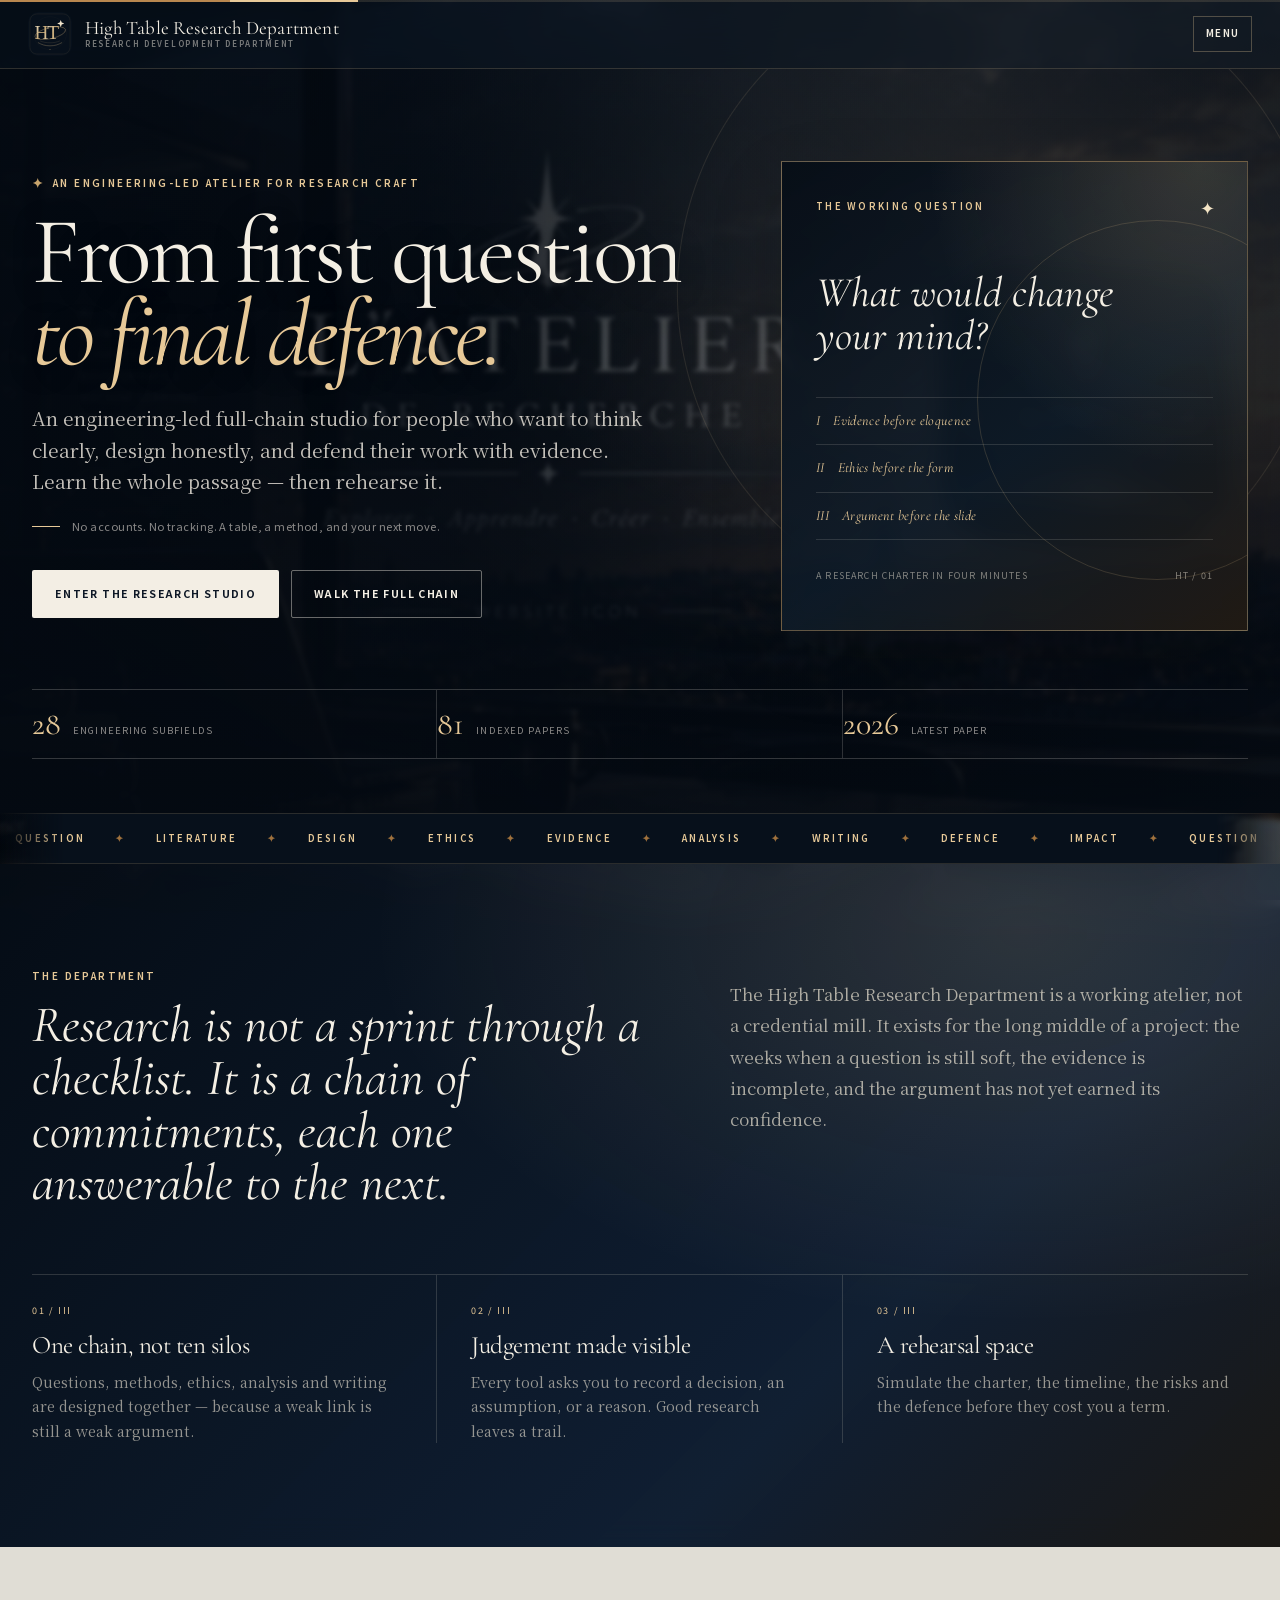
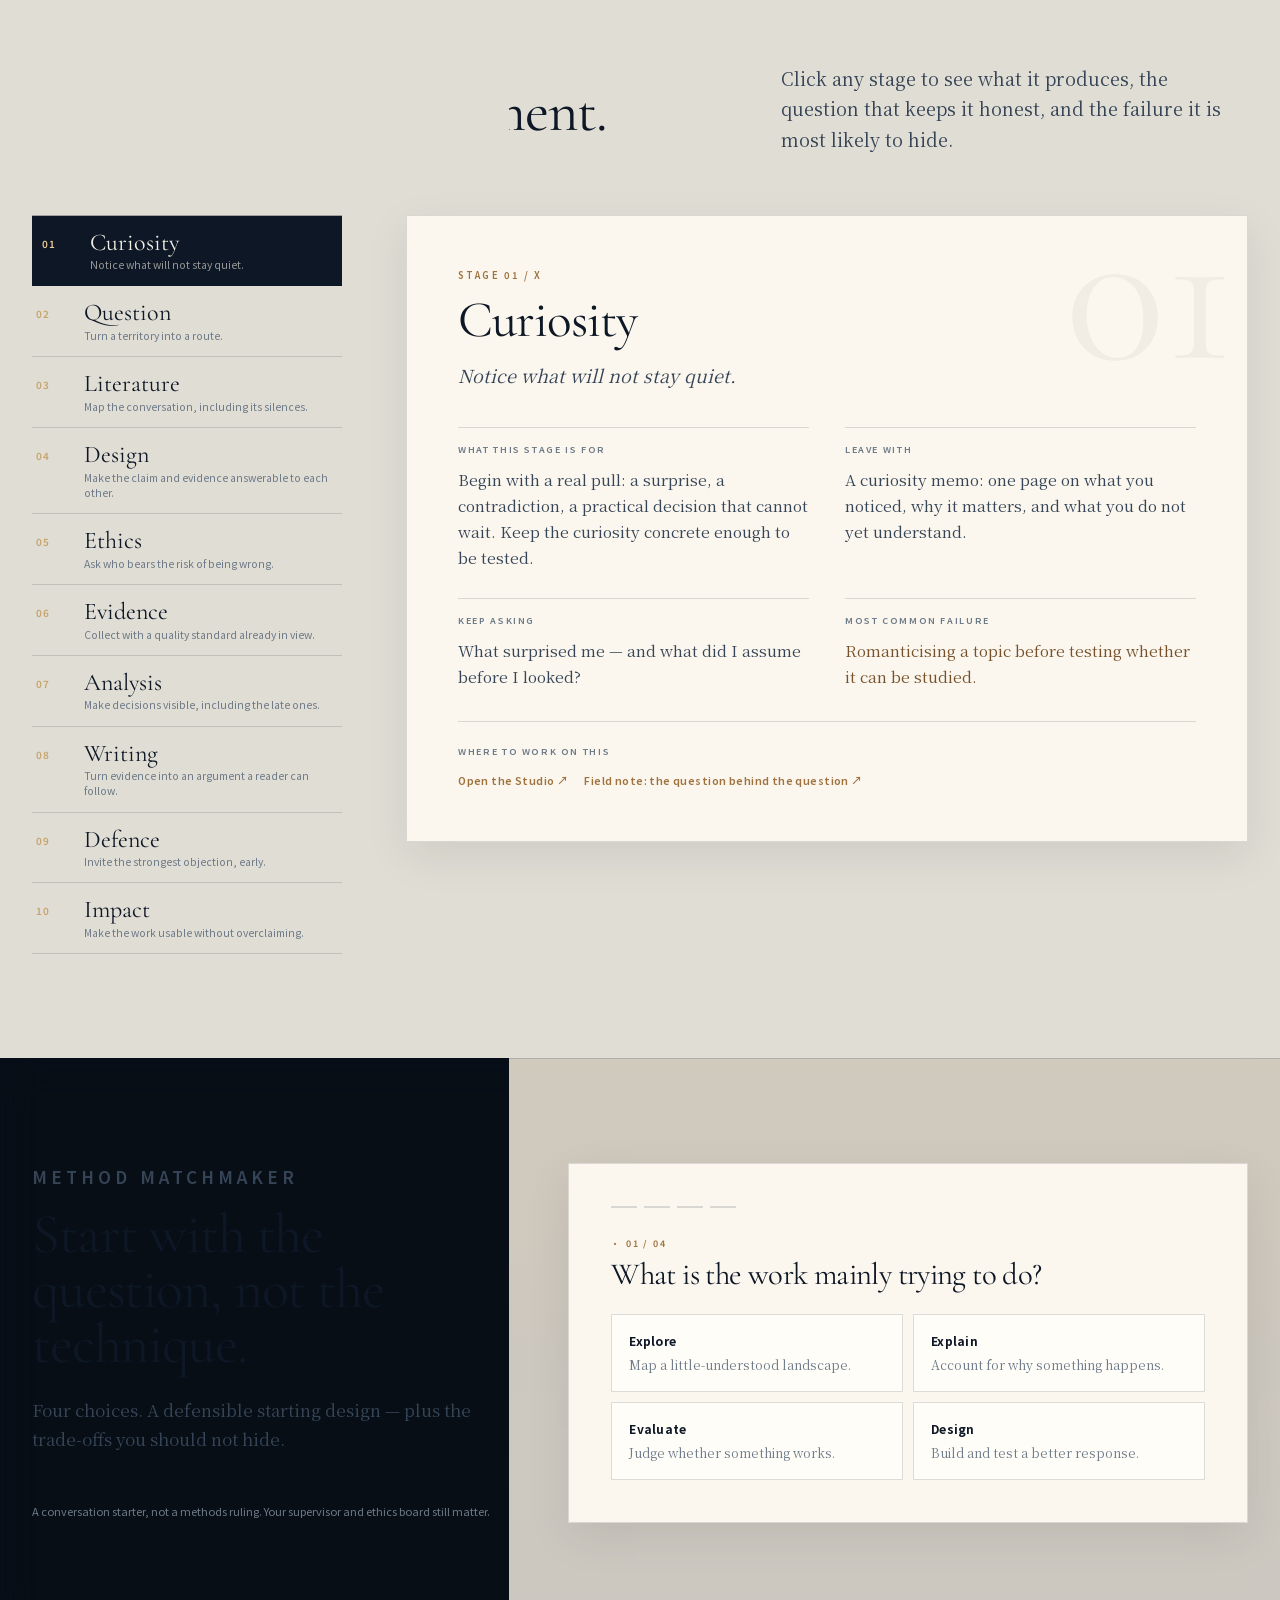
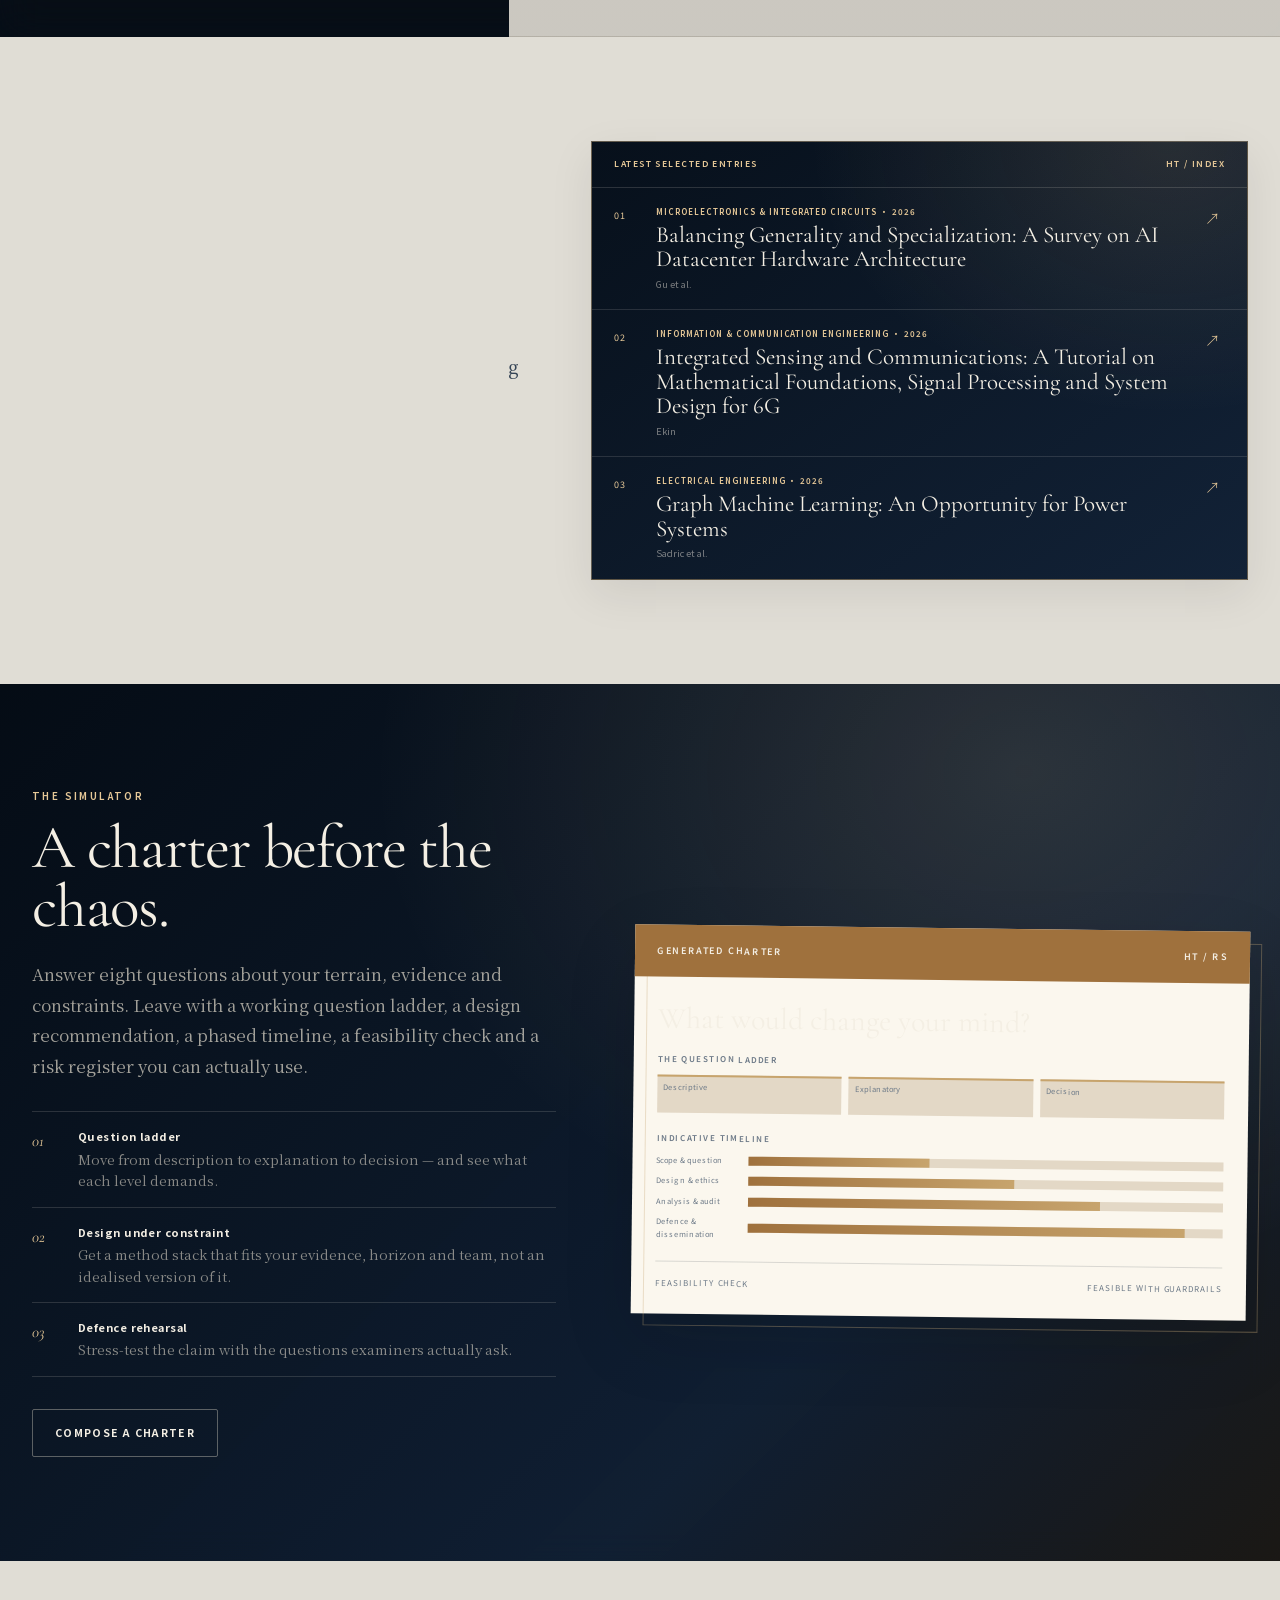
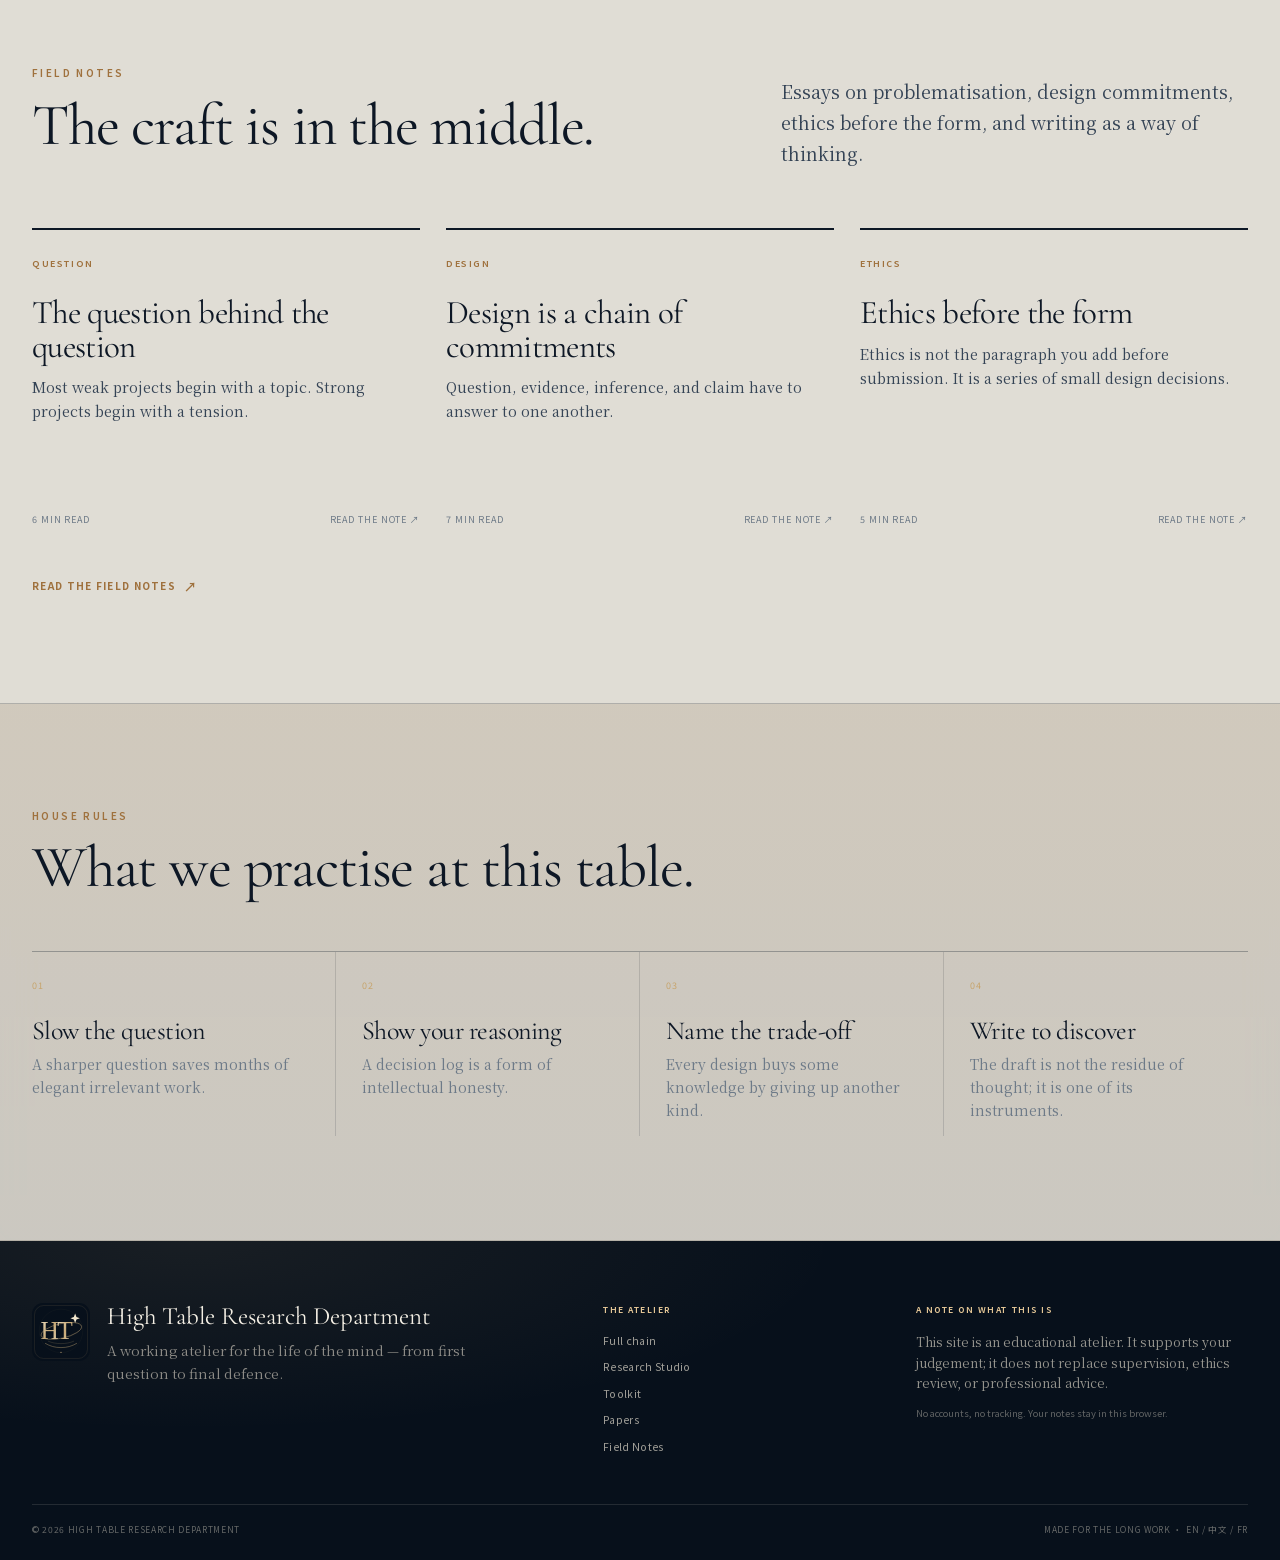
==== index.html @ cab70d9d "Add files via upload" ====
<!doctype html>
<html lang="en">
<head>
  <meta charset="utf-8">
  <meta name="viewport" content="width=device-width, initial-scale=1, viewport-fit=cover">
  <title>High Table Research Department — from first question to final defence</title>
  <meta name="description" content="An engineering-led research atelier with 28 subfields, 81 recent papers, an interactive studio and a working toolkit in English, Chinese and French.">
  <meta name="theme-color" content="#07101b">
  <meta property="og:title" content="High Table Research Department">
  <meta property="og:description" content="An engineering-led research atelier with 28 subfields, 81 recent papers, an interactive studio and a working toolkit.">
  <meta property="og:type" content="website">
  <meta property="og:image" content="assets/img/brand/og-cover.png">
  <meta name="twitter:card" content="summary_large_image">
  <link rel="manifest" href="manifest.webmanifest">
  <link rel="icon" type="image/png" sizes="32x32" href="assets/img/brand/favicon-32.png">
  <link rel="icon" type="image/png" sizes="16x16" href="assets/img/brand/favicon-16.png">
  <link rel="icon" type="image/png" sizes="64x64" href="assets/img/brand/favicon-64.png">
  <link rel="apple-touch-icon" href="assets/img/brand/apple-touch-icon.png">
  <meta name="application-name" content="High Table Research Department">
  <meta name="mobile-web-app-capable" content="yes">
  <meta name="apple-mobile-web-app-capable" content="yes">
  <meta name="apple-mobile-web-app-status-bar-style" content="black-translucent">
  <meta name="apple-mobile-web-app-title" content="High Table">
  <link rel="stylesheet" href="assets/css/style.css">
</head>
<body data-page="home">
  <a class="skip-link" href="#main" data-i18n="common.skip">Skip to content</a>

  <header class="masthead">
    <div class="masthead__inner">
      <a class="brand" href="index.html" aria-label="High Table Research Department" data-i18n-aria="common.brandName">
        <img class="brand__mark" src="assets/img/brand/logo-mark.svg" alt="" width="44" height="44">
        <span class="brand__text">
          <span class="brand__name" data-i18n="common.brandName">High Table Research Department</span>
          <span class="brand__latin" data-i18n="common.brandLatin">RESEARCH DEVELOPMENT DEPARTMENT</span>
        </span>
      </a>
      <button class="menu-toggle" type="button" aria-expanded="false" aria-controls="site-menu" data-i18n="common.menu">Menu</button>
      <div class="masthead__menu" id="site-menu">
        <nav class="nav" aria-label="Primary navigation" data-i18n-aria="common.navLabel">
          <a href="index.html" data-nav="home" data-i18n="common.navHome">The Department</a>
          <a href="index.html#chain" data-i18n="common.navChain">Full chain</a>
          <a href="studio.html" data-nav="studio" data-i18n="common.navStudio">Research Studio</a>
          <a href="toolkit.html" data-nav="toolkit" data-i18n="common.navToolkit">Toolkit</a>
          <a href="papers.html" data-nav="papers" data-i18n="common.navPapers">Papers</a>
          <a href="notes.html" data-nav="notes" data-i18n="common.navNotes">Field Notes</a>
        </nav>
        <div class="lang" role="group" aria-label="Language" data-i18n-aria="common.language">
          <button type="button" data-lang="en" aria-pressed="true">EN</button>
          <button type="button" data-lang="zh" aria-pressed="false">中文</button>
          <button type="button" data-lang="fr" aria-pressed="false">FR</button>
        </div>
      </div>
    </div>
  </header>

  <main id="main">
    <section class="hero">
      <div class="wrap">
        <div class="hero__grid">
          <div class="hero__copy">
            <p class="eyebrow" data-i18n="home.eyebrow">An independent atelier for research craft</p>
            <h1 class="hero__title" data-i18n-html="home.title">From first question<br><em>to final defence.</em></h1>
            <p class="hero__lead" data-i18n="home.lead">A full-chain studio for people who want to think clearly, design honestly, and defend their work with evidence. Learn the whole passage — then rehearse it.</p>
            <p class="hero__note" data-i18n="home.note">No accounts. No tracking. A table, a method, and your next move.</p>
            <div class="hero__actions">
              <a class="btn btn--primary" href="studio.html" data-i18n="common.ctaStudio">Enter the Research Studio</a>
              <a class="btn btn--outline" href="#chain" data-i18n="common.ctaChain">Walk the full chain</a>
            </div>
          </div>

          <aside class="hero__folio" data-i18n-aria="common.studioPrompt">
            <p class="folio__label" data-i18n="home.heroCard.label">The working question</p>
            <p class="folio__question" data-i18n="home.heroCard.question">What would change your mind?</p>
            <ul class="folio__meta">
              <li><span>I</span><span data-i18n="home.heroCard.meta.0">Evidence before eloquence</span></li>
              <li><span>II</span><span data-i18n="home.heroCard.meta.1">Ethics before the form</span></li>
              <li><span>III</span><span data-i18n="home.heroCard.meta.2">Argument before the slide</span></li>
            </ul>
            <div class="folio__footer">
              <span data-i18n="home.heroCard.footer">A research charter in four minutes</span>
              <span>HT / 01</span>
            </div>
          </aside>
        </div>

        <div class="hero__stats">
          <div class="hero__stat"><strong data-stat="fields">28</strong><span data-i18n="home.stats.0.label">engineering subfields</span></div>
          <div class="hero__stat"><strong data-stat="papers">81</strong><span data-i18n="home.stats.1.label">indexed papers</span></div>
          <div class="hero__stat"><strong data-stat="latest">2026</strong><span data-i18n="home.stats.2.label">latest paper</span></div>
        </div>
      </div>
    </section>

    <div class="marquee" aria-hidden="true">
      <div class="marquee__track" id="marquee-track"></div>
    </div>

    <section class="section section--dark">
      <div class="wrap">
        <div class="manifesto">
          <div>
            <p class="kicker" data-i18n="home.manifesto.kicker">The department</p>
            <p class="manifesto__quote" data-i18n="home.manifesto.quote">Research is not a sprint through a checklist. It is a chain of commitments, each one answerable to the next.</p>
          </div>
          <p class="manifesto__body" data-i18n="home.manifesto.body">The High Table Research Department is a working atelier, not a credential mill. It exists for the long middle of a project: the weeks when a question is still soft, the evidence is incomplete, and the argument has not yet earned its confidence.</p>
        </div>
        <div class="pillars" id="pillars"></div>
      </div>
    </section>

    <section class="section" id="chain">
      <div class="wrap">
        <div class="section-head section-head--split">
          <div>
            <p class="kicker" data-i18n="home.chain.kicker">The full chain</p>
            <h2 data-i18n="home.chain.title">Ten stages. One argument.</h2>
          </div>
          <p class="section-head__lead" data-i18n="home.chain.lead">Click any stage to see what it produces, the question that keeps it honest, and the failure it is most likely to hide.</p>
        </div>
        <div class="chain">
          <div class="chain__list" id="chain-list" role="tablist" data-i18n-aria="common.researchStages"></div>
          <div class="chain__detail" id="chain-detail" role="tabpanel" tabindex="0" aria-live="polite"></div>
        </div>
      </div>
    </section>

    <section class="section section--paper-deep" id="match">
      <div class="wrap">
        <div class="match">
          <div class="match__intro">
            <p class="kicker" data-i18n="home.match.kicker">Method matchmaker</p>
            <h2 data-i18n="home.match.title">Start with the question, not the technique.</h2>
            <p data-i18n="home.match.lead">Four choices. A defensible starting design — plus the trade-offs you should not hide.</p>
            <p class="match__disclaimer" data-i18n="home.match.disclaimer">A conversation starter, not a methods ruling. Your supervisor and ethics board still matter.</p>
          </div>
          <div class="match__card" id="match-card" aria-live="polite"></div>
        </div>
      </div>
    </section>

    <section class="section" id="paper-index">
      <div class="wrap">
        <div class="papers-teaser">
          <div>
            <p class="kicker" data-i18n="home.papersTeaser.kicker">The Paper Index</p>
            <h2 data-i18n="home.papersTeaser.title">A working shelf of engineering ideas.</h2>
            <p class="section-head__lead" data-i18n="home.papersTeaser.lead">Load-bearing papers, indexed by engineering field. Read the source, add it to your matrix, and follow the argument into your own work.</p>
            <div class="notes-teaser__footer">
              <a class="btn btn--primary" href="papers.html" data-i18n="home.papersTeaser.cta">Browse the paper index</a>
            </div>
          </div>
          <div class="papers-teaser__panel">
            <div class="papers-teaser__head">
              <span data-i18n="papers.home.selected">Selected entries</span>
              <span>HT / INDEX</span>
            </div>
            <div class="papers-teaser__list" id="papers-teaser-list"></div>
          </div>
        </div>
      </div>
    </section>

    <section class="section section--dark">
      <div class="wrap">
        <div class="studio-teaser">
          <div>
            <p class="kicker" data-i18n="home.studioTeaser.kicker">The simulator</p>
            <h2 data-i18n="home.studioTeaser.title">A charter before the chaos.</h2>
            <p class="studio-teaser__lead" data-i18n="home.studioTeaser.lead">Answer six questions about your terrain, evidence and constraints. Leave with a working question ladder, a design recommendation, a phased timeline, a feasibility check and a risk register you can actually use.</p>
            <div class="feature-list" id="feature-list"></div>
            <a class="btn btn--light" href="studio.html" data-i18n="home.studioTeaser.cta">Compose a charter</a>
          </div>
          <div class="mock" aria-hidden="true">
            <div class="mock__head">
              <span data-i18n="studio.charter.kicker">Generated charter</span>
              <span>HT / RS</span>
            </div>
            <div class="mock__body">
              <p class="mock__title" data-i18n="home.heroCard.question">What would change your mind?</p>
              <p class="mock__label" data-i18n="studio.charter.questionLadder">The question ladder</p>
              <div class="mock__ladder">
                <span data-i18n="studio.charter.descriptive">Descriptive</span>
                <span data-i18n="studio.charter.explanatory">Explanatory</span>
                <span data-i18n="studio.charter.decision">Decision</span>
              </div>
              <p class="mock__label" data-i18n="studio.charter.timeline">Indicative timeline</p>
              <div class="mock__bar"><span data-i18n="studio.phases.0.name">Scope &amp; question</span><span class="mock__track"><i style="width:38%"></i></span></div>
              <div class="mock__bar"><span data-i18n="studio.phases.2.name">Design &amp; ethics</span><span class="mock__track"><i style="width:56%"></i></span></div>
              <div class="mock__bar"><span data-i18n="studio.phases.4.name">Analysis &amp; audit</span><span class="mock__track"><i style="width:74%"></i></span></div>
              <div class="mock__bar"><span data-i18n="studio.phases.6.name">Defence &amp; dissemination</span><span class="mock__track"><i style="width:92%"></i></span></div>
              <div class="mock__foot">
                <span data-i18n="studio.charter.feasibility">Feasibility check</span>
                <span data-i18n="studio.charter.feasibilityLabels.feasible">Feasible with guardrails</span>
              </div>
            </div>
          </div>
        </div>
      </div>
    </section>

    <section class="section">
      <div class="wrap">
        <div class="section-head section-head--split">
          <div>
            <p class="kicker" data-i18n="home.notesTeaser.kicker">Field Notes</p>
            <h2 data-i18n="home.notesTeaser.title">The craft is in the middle.</h2>
          </div>
          <p class="section-head__lead" data-i18n="home.notesTeaser.lead">Essays on problematisation, design commitments, ethics before the form, and writing as a way of thinking.</p>
        </div>
        <div class="notes-grid" id="notes-preview"></div>
        <div class="notes-teaser__footer">
          <a class="text-link" href="notes.html" data-i18n="home.notesTeaser.cta">Read the field notes</a>
        </div>
      </div>
    </section>

    <section class="section section--paper-deep">
      <div class="wrap">
        <div class="section-head">
          <p class="kicker" data-i18n="home.principles.kicker">House rules</p>
          <h2 data-i18n="home.principles.title">What we practise at this table.</h2>
        </div>
        <div class="principles" id="principles"></div>
      </div>
    </section>
  </main>

  <footer class="site-footer">
    <div class="wrap">
      <div class="footer__main">
        <div class="footer__brand">
          <img class="footer__mark" src="assets/img/brand/logo-mark.svg" alt="" width="58" height="58">
          <div>
            <span class="footer__name" data-i18n="common.brandName">High Table Research Department</span>
            <p class="footer__tagline" data-i18n="common.footerTagline">A working atelier for the life of the mind — from first question to final defence.</p>
          </div>
        </div>
        <div>
          <p class="footer__heading" data-i18n="common.footerExplore">The atelier</p>
          <nav class="footer__nav" data-i18n-aria="common.footerNavLabel">
            <a href="index.html#chain" data-i18n="common.navChain">Full chain</a>
            <a href="studio.html" data-i18n="common.navStudio">Research Studio</a>
            <a href="toolkit.html" data-i18n="common.navToolkit">Toolkit</a>
            <a href="papers.html" data-i18n="common.navPapers">Papers</a>
            <a href="notes.html" data-i18n="common.navNotes">Field Notes</a>
          </nav>
        </div>
        <div>
          <p class="footer__heading" data-i18n="common.footerStatementTitle">A note on what this is</p>
          <p class="footer__statement" data-i18n="common.footerStatement">This site is an educational atelier. It supports your judgement; it does not replace supervision, ethics review, or professional advice.</p>
          <p class="footer__note" data-i18n="common.footerNote">No accounts, no tracking. Your notes stay in this browser.</p>
        </div>
      </div>
      <div class="footer__bottom">
        <span data-i18n="common.footerRights">© 2026 High Table Research Department</span>
        <span data-i18n="common.footerMade">Made for the long work · EN / 中文 / FR</span>
      </div>
    </div>
  </footer>

  <script src="assets/js/i18n-en.js"></script>
  <script src="assets/js/i18n-zh.js"></script>
  <script src="assets/js/i18n-fr.js"></script>
  <script src="assets/js/field-data.js"></script>
  <script src="assets/js/paper-data.js"></script>
  <script src="assets/js/site.js"></script>
  <script src="assets/js/home.js"></script>
</body>
</html>
---- assets/css/style.css ----
/* ==========================================================================
   High Table Research Department
   A trilingual, no-build research atelier.
   ========================================================================== */

@font-face {
  font-family: "Cormorant Garamond";
  src: url("../fonts/cormorant-garamond-latin-400-normal.woff2") format("woff2");
  font-style: normal;
  font-weight: 400;
  font-display: swap;
}

@font-face {
  font-family: "Cormorant Garamond";
  src: url("../fonts/cormorant-garamond-latin-400-italic.woff2") format("woff2");
  font-style: italic;
  font-weight: 400;
  font-display: swap;
}

@font-face {
  font-family: "Cormorant Garamond";
  src: url("../fonts/cormorant-garamond-latin-600-normal.woff2") format("woff2");
  font-style: normal;
  font-weight: 600;
  font-display: swap;
}

@font-face {
  font-family: "Cormorant Garamond";
  src: url("../fonts/cormorant-garamond-latin-700-normal.woff2") format("woff2");
  font-style: normal;
  font-weight: 700;
  font-display: swap;
}

@font-face {
  font-family: "Noto Serif SC";
  src: url("../fonts/noto-serif-sc-subset.woff2") format("woff2");
  font-style: normal;
  font-weight: 200 900;
  font-display: swap;
}

@font-face {
  font-family: "Noto Sans SC";
  src: url("../fonts/noto-sans-sc-subset.woff2") format("woff2");
  font-style: normal;
  font-weight: 200 900;
  font-display: swap;
}

:root {
  --paper: #f3eee4;
  --paper-deep: #e3d8c6;
  --paper-raised: #fbf7ee;
  --paper-bright: #fffdf8;
  --ink: #0d1725;
  --ink-soft: #354456;
  --muted: #6d7a88;
  --line: rgba(13, 23, 37, 0.14);
  --line-strong: rgba(13, 23, 37, 0.3);
  --seal: #9f713d;
  --seal-deep: #76512a;
  --seal-soft: rgba(159, 113, 61, 0.11);
  --gold: #c7a46d;
  --gold-light: #e7c998;
  --gold-pale: #f4e4c5;
  --module: #1a2d43;
  --module-deep: #07101b;
  --module-mid: #122237;
  --module-soft: rgba(26, 45, 67, 0.1);
  --cream: #f4efe4;
  --night: #060e18;
  --dusk: #b8874f;
  --starlight: #f1ddb9;
  --display: "Cormorant Garamond", "Noto Serif SC", "Songti SC", "STSong", serif;
  --serif: "Iowan Old Style", "Palatino Linotype", "Book Antiqua", "Noto Serif SC", "Songti SC", serif;
  --sans: "Helvetica Neue", "Noto Sans SC", "PingFang SC", "Microsoft YaHei", Arial, sans-serif;
  --max: 1240px;
  --wide: 1380px;
  --reading: 760px;
  --ease: cubic-bezier(0.22, 0.61, 0.36, 1);
  --shadow: 0 26px 70px rgba(16, 14, 10, 0.13);
  --shadow-soft: 0 14px 42px rgba(16, 14, 10, 0.08);
}

*,
*::before,
*::after {
  box-sizing: border-box;
}

[hidden] {
  display: none !important;
}

html {
  scroll-behavior: smooth;
  -webkit-text-size-adjust: 100%;
  background: var(--night);
}

body {
  position: relative;
  width: 100%;
  min-height: 100vh;
  margin: 0;
  padding-left: env(safe-area-inset-left, 0px);
  padding-right: env(safe-area-inset-right, 0px);
  background: transparent;
  color: var(--ink);
  font-family: var(--serif);
  font-size: 17.5px;
  line-height: 1.75;
  font-weight: 400;
  -webkit-font-smoothing: antialiased;
  text-rendering: optimizeLegibility;
  overflow-x: clip;
}

body::before {
  content: "";
  position: fixed;
  inset: 0;
  z-index: 0;
  pointer-events: none;
  background: url("../img/brand/module-hero.jpg") 68% 64% / cover no-repeat;
  filter: blur(2px) brightness(0.58) saturate(0.9);
  opacity: 0.92;
  transform: scale(1.015);
}

body[data-page="home"]::before {
  background-image: url("../img/brand/home-hero.jpg");
  background-position: 58% 52%;
  filter: blur(2.1px) brightness(0.64) saturate(0.94);
}

body::after {
  content: "";
  position: fixed;
  inset: 0;
  z-index: 0;
  pointer-events: none;
  background:
    radial-gradient(ellipse at 76% 12%, rgba(231, 201, 152, 0.16), transparent 42%),
    linear-gradient(90deg, rgba(5, 12, 21, 0.34), rgba(5, 12, 21, 0.08) 48%, rgba(5, 12, 21, 0.38)),
    linear-gradient(180deg, rgba(5, 12, 21, 0.3), rgba(5, 12, 21, 0.06) 38%, rgba(5, 12, 21, 0.44));
}

body.dialog-open {
  overflow: hidden;
}

main,
.masthead,
.site-footer {
  position: relative;
  z-index: 1;
}

::selection {
  background: var(--seal);
  color: var(--paper);
}

img,
svg {
  max-width: 100%;
}

a {
  color: inherit;
  text-decoration-thickness: 1px;
  text-underline-offset: 0.18em;
  transition: color 180ms var(--ease), opacity 180ms var(--ease);
}

a:hover {
  color: var(--seal);
}

button,
input,
select,
textarea {
  font: inherit;
  color: inherit;
}

button {
  cursor: pointer;
}

button:focus-visible,
a:focus-visible,
input:focus-visible,
select:focus-visible,
textarea:focus-visible,
summary:focus-visible {
  outline: 2px solid var(--seal);
  outline-offset: 3px;
}

h1,
h2,
h3,
h4,
p {
  margin-top: 0;
}

h1,
h2,
h3 {
  font-family: var(--display);
  font-weight: 400;
  letter-spacing: -0.02em;
}

.wrap {
  width: min(var(--max), calc(100% - 64px));
  margin-inline: auto;
}

.wrap--wide {
  width: min(var(--wide), calc(100% - 64px));
}

.sr-only {
  position: absolute !important;
  width: 1px;
  height: 1px;
  padding: 0;
  margin: -1px;
  overflow: hidden;
  clip: rect(0, 0, 0, 0);
  white-space: nowrap;
  border: 0;
}

.skip-link {
  position: fixed;
  top: 12px;
  left: 12px;
  z-index: 500;
  padding: 10px 16px;
  background: var(--ink);
  color: var(--paper);
  font-family: var(--sans);
  font-size: 12px;
  transform: translateY(-180%);
  transition: transform 160ms var(--ease);
}

.skip-link:focus {
  transform: translateY(0);
  color: var(--paper);
}

.eyebrow {
  display: flex;
  align-items: center;
  gap: 10px;
  margin-bottom: 18px;
  color: var(--seal);
  font-family: var(--sans);
  font-size: 10px;
  font-weight: 600;
  letter-spacing: 0.24em;
  line-height: 1.5;
  text-transform: uppercase;
}

.eyebrow::before {
  content: "✦";
  color: var(--gold);
  font-size: 13px;
  letter-spacing: 0;
}

.eyebrow--light {
  color: var(--gold-light);
}

.kicker {
  margin-bottom: 14px;
  color: var(--seal);
  font-family: var(--sans);
  font-size: 10px;
  font-weight: 600;
  letter-spacing: 0.24em;
  text-transform: uppercase;
}

.kicker--light {
  color: var(--gold-light);
}

.section {
  padding: 104px 0;
  scroll-margin-top: 80px;
  background: rgba(247, 242, 232, 0.91);
  backdrop-filter: blur(18px) saturate(0.88);
  -webkit-backdrop-filter: blur(18px) saturate(0.88);
}

.section--tight {
  padding: 74px 0;
}

.section--paper-deep {
  background:
    linear-gradient(180deg, rgba(231, 222, 207, 0.9), rgba(243, 238, 228, 0.83));
  border-top: 1px solid var(--line);
  border-bottom: 1px solid var(--line);
  backdrop-filter: blur(20px) saturate(0.82);
  -webkit-backdrop-filter: blur(20px) saturate(0.82);
}

.section--dark {
  position: relative;
  background:
    radial-gradient(ellipse at 80% 10%, rgba(231, 201, 152, 0.14), transparent 45%),
    linear-gradient(135deg, rgba(5, 12, 21, 0.9), rgba(18, 34, 55, 0.86) 68%, rgba(30, 26, 21, 0.88));
  color: var(--cream);
  overflow: hidden;
  backdrop-filter: blur(16px) saturate(0.9);
  -webkit-backdrop-filter: blur(16px) saturate(0.9);
}

.section--dark::before {
  content: none;
}

.section--dark > .wrap,
.section--dark > .wrap--wide {
  position: relative;
  z-index: 1;
}

.section--dark .kicker {
  color: var(--gold-light);
}

.section--dark .section-head__lead {
  color: rgba(242, 234, 217, 0.68);
}

.section-head {
  max-width: 830px;
  margin-bottom: 54px;
}

.section-head h2 {
  margin-bottom: 20px;
  font-size: clamp(2.8rem, 4.6vw, 4.7rem);
  line-height: 0.98;
}

.section-head__lead {
  max-width: 680px;
  margin-bottom: 0;
  color: var(--ink-soft);
  font-size: 18px;
  line-height: 1.7;
}

.section-head--split {
  display: grid;
  grid-template-columns: minmax(0, 1.2fr) minmax(260px, 0.8fr);
  gap: 48px;
  align-items: end;
  max-width: none;
}

.section-head--split .section-head__lead {
  padding-bottom: 6px;
}

/* ---------- Header ---------- */

.masthead {
  position: sticky;
  top: 0;
  z-index: 120;
  background: rgba(7, 16, 27, 0.76);
  border-bottom: 1px solid rgba(231, 201, 152, 0.18);
  color: var(--cream);
  backdrop-filter: blur(20px) saturate(1.08);
  -webkit-backdrop-filter: blur(20px) saturate(1.08);
  transition: box-shadow 220ms var(--ease), background 220ms var(--ease);
}

.masthead.is-scrolled {
  background: rgba(6, 14, 24, 0.9);
  box-shadow: 0 14px 36px rgba(0, 0, 0, 0.28);
}

.masthead::before {
  content: "";
  position: absolute;
  top: 0;
  left: 0;
  right: 0;
  height: 2px;
  background: linear-gradient(90deg, var(--dusk) 0 18%, var(--gold-light) 18% 28%, rgba(231, 201, 152, 0.14) 28% 100%);
}

.masthead .brand,
.masthead .brand:hover {
  color: var(--cream);
}

.masthead__inner {
  display: flex;
  align-items: center;
  gap: 34px;
  width: min(var(--wide), calc(100% - 56px));
  min-height: 78px;
  margin-inline: auto;
}

.masthead__menu {
  display: flex;
  align-items: center;
  gap: 34px;
  flex: 1;
}

.brand {
  display: flex;
  align-items: center;
  gap: 13px;
  flex: 0 0 auto;
  text-decoration: none;
}

.brand:hover {
  color: var(--ink);
}

.brand__mark {
  width: 44px;
  height: 44px;
  flex: 0 0 auto;
  border-radius: 10px;
}

.brand__text {
  display: flex;
  flex-direction: column;
  gap: 1px;
}

.brand__name {
  font-family: var(--display);
  font-size: 21px;
  font-weight: 500;
  letter-spacing: 0.01em;
  line-height: 1.05;
}

.brand__latin {
  color: rgba(244, 239, 228, 0.48);
  font-family: var(--sans);
  font-size: 8px;
  font-weight: 600;
  letter-spacing: 0.21em;
  line-height: 1.4;
  text-transform: uppercase;
}

.nav {
  display: flex;
  align-items: center;
  gap: 25px;
  margin-left: auto;
}

.nav a {
  position: relative;
  color: rgba(244, 239, 228, 0.72);
  font-family: var(--sans);
  font-size: 10px;
  font-weight: 600;
  letter-spacing: 0.13em;
  text-decoration: none;
  text-transform: uppercase;
  white-space: nowrap;
}

.nav a::after {
  content: "";
  position: absolute;
  left: 0;
  right: 100%;
  bottom: -8px;
  height: 1px;
  background: var(--gold-light);
  transition: right 220ms var(--ease);
}

.nav a:hover,
.nav a[aria-current="page"] {
  color: var(--gold-light);
}

.nav a:hover::after,
.nav a[aria-current="page"]::after {
  right: 0;
}

.lang {
  display: flex;
  align-items: center;
  gap: 2px;
  padding: 3px;
  border: 1px solid rgba(231, 201, 152, 0.26);
  border-radius: 999px;
}

.lang button {
  min-width: 34px;
  padding: 6px 8px;
  border: 0;
  border-radius: 999px;
  background: transparent;
  color: rgba(244, 239, 228, 0.52);
  font-family: var(--sans);
  font-size: 9.5px;
  font-weight: 700;
  letter-spacing: 0.06em;
  transition: background 160ms var(--ease), color 160ms var(--ease);
}

.lang button:hover {
  background: rgba(244, 239, 228, 0.08);
  color: var(--cream);
}

.lang button[aria-pressed="true"] {
  background: var(--gold-light);
  color: var(--night);
}

.menu-toggle {
  display: none;
  margin-left: auto;
  padding: 8px 12px;
  border: 1px solid rgba(231, 201, 152, 0.3);
  background: transparent;
  color: var(--cream);
  font-family: var(--sans);
  font-size: 10px;
  font-weight: 600;
  letter-spacing: 0.12em;
  text-transform: uppercase;
}

.menu-toggle[aria-expanded="true"] {
  background: var(--gold-light);
  color: var(--night);
}

.scroll-progress {
  position: fixed;
  top: 0;
  left: 0;
  right: 0;
  z-index: 400;
  height: 2px;
  pointer-events: none;
}

.scroll-progress span {
  display: block;
  width: 100%;
  height: 100%;
  background: linear-gradient(90deg, var(--seal), var(--gold));
  transform: scaleX(0);
  transform-origin: left center;
}

/* ---------- Hero ---------- */

.hero {
  position: relative;
  padding: 92px 0 54px;
  background: transparent;
  color: var(--cream);
  overflow: hidden;
}

.hero::before {
  content: none;
}

.hero::after {
  content: "";
  position: absolute;
  inset: 0;
  z-index: 1;
  background:
    radial-gradient(circle at 78% 30%, transparent 0 320px, rgba(231, 201, 152, 0.11) 321px, transparent 322px),
    linear-gradient(90deg, rgba(4, 10, 18, 0.84) 0%, rgba(4, 10, 18, 0.62) 34%, rgba(4, 10, 18, 0.3) 58%, rgba(4, 10, 18, 0.58) 100%),
    linear-gradient(180deg, rgba(4, 10, 18, 0.34) 0%, rgba(4, 10, 18, 0.08) 48%, rgba(4, 10, 18, 0.82) 100%);
  pointer-events: none;
}

.hero > .wrap {
  position: relative;
  z-index: 2;
}

.hero__grid {
  position: relative;
  z-index: 2;
  display: grid;
  grid-template-columns: minmax(0, 1.18fr) minmax(330px, 0.82fr);
  gap: clamp(40px, 6vw, 90px);
  align-items: center;
}

.hero__title {
  margin-bottom: 28px;
  color: var(--cream);
  font-size: clamp(4rem, 7.4vw, 7.5rem);
  font-weight: 400;
  letter-spacing: -0.035em;
  line-height: 0.86;
  text-shadow: 0 4px 28px rgba(0, 0, 0, 0.35);
}

.hero__title em {
  color: var(--gold-light);
  font-weight: 400;
}

.hero__lead {
  max-width: 610px;
  margin-bottom: 20px;
  color: rgba(244, 238, 228, 0.8);
  font-size: clamp(18px, 1.5vw, 21px);
  line-height: 1.65;
}

.hero__note {
  display: flex;
  align-items: center;
  gap: 12px;
  margin-bottom: 34px;
  color: rgba(244, 238, 228, 0.56);
  font-family: var(--sans);
  font-size: 11px;
  letter-spacing: 0.04em;
}

.hero__note::before {
  content: "";
  width: 28px;
  height: 1px;
  background: var(--gold-light);
}

.hero .eyebrow {
  color: var(--gold-light);
}

.hero .btn--primary {
  background: var(--paper);
  color: var(--ink);
}

.hero .btn--primary:hover {
  background: var(--gold-light);
  color: var(--ink);
}

.hero .btn--outline {
  border-color: rgba(244, 238, 228, 0.42);
  color: var(--cream);
}

.hero .btn--outline:hover {
  border-color: var(--gold-light);
  color: var(--gold-light);
}

.hero__actions,
.action-row {
  display: flex;
  flex-wrap: wrap;
  align-items: center;
  gap: 12px;
}

.btn {
  display: inline-flex;
  align-items: center;
  justify-content: center;
  gap: 10px;
  min-height: 48px;
  padding: 13px 22px;
  border: 1px solid transparent;
  border-radius: 2px;
  background: transparent;
  color: var(--ink);
  font-family: var(--sans);
  font-size: 10.5px;
  font-weight: 700;
  letter-spacing: 0.13em;
  line-height: 1.2;
  text-decoration: none;
  text-transform: uppercase;
  transition: background 180ms var(--ease), color 180ms var(--ease), border-color 180ms var(--ease), transform 180ms var(--ease);
}

.btn:hover {
  transform: translateY(-1px);
}

.btn--primary {
  background: var(--ink);
  color: var(--paper);
}

.btn--primary:hover {
  background: var(--seal);
  color: var(--paper);
}

.btn--outline {
  border-color: var(--line-strong);
  color: var(--ink);
}

.btn--outline:hover {
  border-color: var(--seal);
  color: var(--seal);
}

.btn--light {
  border-color: rgba(242, 234, 217, 0.35);
  color: var(--cream);
}

.btn--light:hover {
  border-color: var(--gold-light);
  color: var(--gold-light);
}

.btn--small {
  min-height: 38px;
  padding: 9px 14px;
  font-size: 9.5px;
}

.btn:disabled {
  cursor: not-allowed;
  opacity: 0.45;
  transform: none;
}

.text-link {
  display: inline-flex;
  align-items: center;
  gap: 8px;
  color: var(--seal);
  font-family: var(--sans);
  font-size: 10px;
  font-weight: 700;
  letter-spacing: 0.13em;
  text-decoration: none;
  text-transform: uppercase;
}

.text-link::after {
  content: "↗";
  font-size: 13px;
  transition: transform 180ms var(--ease);
}

.text-link:hover::after {
  transform: translate(2px, -2px);
}

.hero__folio {
  position: relative;
  min-height: 470px;
  padding: 36px 34px 30px;
  border: 1px solid rgba(224, 187, 130, 0.42);
  background:
    radial-gradient(ellipse at 90% 0%, rgba(224, 187, 130, 0.18), transparent 46%),
    linear-gradient(145deg, rgba(6, 13, 22, 0.9), rgba(15, 29, 43, 0.78) 58%, rgba(38, 29, 20, 0.82));
  color: var(--cream);
  box-shadow: var(--shadow);
  backdrop-filter: blur(10px);
  -webkit-backdrop-filter: blur(10px);
  overflow: hidden;
  animation: folio-in 900ms var(--ease) both;
}

.hero__folio::before {
  content: "";
  position: absolute;
  top: 58px;
  right: -90px;
  width: 360px;
  height: 360px;
  border: 1px solid rgba(200, 170, 120, 0.2);
  border-radius: 50%;
}

.hero__folio::after {
  content: "✦";
  position: absolute;
  top: 30px;
  right: 32px;
  color: var(--gold-pale);
  font-size: 18px;
  animation: star-pulse 5s ease-in-out infinite;
}

@keyframes folio-in {
  from { opacity: 0; transform: translateY(18px) rotate(0.5deg); }
  to { opacity: 1; transform: translateY(0) rotate(0); }
}

@keyframes star-pulse {
  0%, 100% { opacity: 0.6; transform: scale(0.9); }
  50% { opacity: 1; transform: scale(1.12); }
}

.folio__label {
  margin-bottom: 56px;
  color: var(--gold-light);
  font-family: var(--sans);
  font-size: 9.5px;
  font-weight: 600;
  letter-spacing: 0.24em;
  text-transform: uppercase;
}

.folio__question {
  position: relative;
  z-index: 1;
  max-width: 310px;
  margin-bottom: 40px;
  font-family: var(--display);
  font-size: clamp(2.5rem, 3.3vw, 3.5rem);
  font-style: italic;
  line-height: 1.02;
}

.folio__meta {
  display: grid;
  gap: 0;
  margin: 0 0 28px;
  padding: 0;
  list-style: none;
  border-top: 1px solid rgba(242, 234, 217, 0.14);
}

.folio__meta li {
  display: flex;
  align-items: center;
  gap: 13px;
  padding: 11px 0;
  border-bottom: 1px solid rgba(242, 234, 217, 0.14);
  color: rgba(242, 234, 217, 0.76);
  font-family: var(--sans);
  font-size: 11px;
  letter-spacing: 0.03em;
}

.folio__meta li span {
  color: var(--gold-light);
  font-family: var(--display);
  font-size: 14px;
  font-style: italic;
}

.folio__footer {
  display: flex;
  justify-content: space-between;
  gap: 16px;
  color: rgba(242, 234, 217, 0.5);
  font-family: var(--sans);
  font-size: 9px;
  letter-spacing: 0.13em;
  text-transform: uppercase;
}

.hero__stats {
  display: grid;
  grid-template-columns: repeat(3, 1fr);
  margin-top: 58px;
  border-top: 1px solid rgba(244, 238, 228, 0.2);
  border-bottom: 1px solid rgba(244, 238, 228, 0.2);
}

.hero__stat {
  display: flex;
  align-items: baseline;
  gap: 12px;
  padding: 18px 0;
  border-right: 1px solid rgba(244, 238, 228, 0.18);
}

.hero__stat:last-child {
  border-right: 0;
}

.hero__stat strong {
  color: var(--gold-light);
  font-family: var(--display);
  font-size: 32px;
  font-weight: 400;
  line-height: 1;
}

.hero__stat span {
  color: rgba(244, 238, 228, 0.56);
  font-family: var(--sans);
  font-size: 9.5px;
  letter-spacing: 0.12em;
  text-transform: uppercase;
}

/* ---------- Marquee ---------- */

.marquee {
  overflow: hidden;
  border-top: 1px solid rgba(200, 170, 120, 0.18);
  border-bottom: 1px solid rgba(200, 170, 120, 0.18);
  background: var(--module-deep);
  color: var(--gold-light);
  -webkit-mask-image: linear-gradient(90deg, transparent 0, #000 5%, #000 95%, transparent 100%);
  mask-image: linear-gradient(90deg, transparent 0, #000 5%, #000 95%, transparent 100%);
}

.marquee__track {
  display: flex;
  width: max-content;
  animation: marquee 42s linear infinite;
}

.marquee__group {
  display: flex;
  align-items: center;
  gap: 30px;
  padding: 16px 15px;
  font-family: var(--sans);
  font-size: 9.5px;
  font-weight: 600;
  letter-spacing: 0.24em;
  text-transform: uppercase;
  white-space: nowrap;
}

.marquee__group i {
  color: var(--seal);
  font-style: normal;
}

@keyframes marquee {
  to { transform: translateX(-50%); }
}

/* ---------- Manifesto ---------- */

.manifesto {
  display: grid;
  grid-template-columns: minmax(0, 1.1fr) minmax(280px, 0.9fr);
  gap: 64px;
  align-items: start;
}

.manifesto__quote {
  margin-bottom: 0;
  font-family: var(--display);
  font-size: clamp(2.5rem, 4vw, 4.2rem);
  font-style: italic;
  line-height: 1.03;
}

.manifesto__body {
  margin-bottom: 0;
  padding-top: 10px;
  color: rgba(242, 234, 217, 0.68);
  font-size: 17px;
  line-height: 1.85;
}

.pillars {
  display: grid;
  grid-template-columns: repeat(3, 1fr);
  gap: 0;
  margin-top: 64px;
  border-top: 1px solid rgba(242, 234, 217, 0.16);
}

.pillar {
  padding: 28px 34px 0 0;
  border-right: 1px solid rgba(242, 234, 217, 0.16);
}

.pillar:last-child {
  border-right: 0;
  padding-right: 0;
}

.pillar + .pillar {
  padding-left: 34px;
}

.pillar__num {
  display: block;
  margin-bottom: 12px;
  color: var(--gold-light);
  font-family: var(--sans);
  font-size: 9px;
  letter-spacing: 0.18em;
}

.pillar h3 {
  margin-bottom: 10px;
  color: var(--cream);
  font-size: 25px;
  line-height: 1.15;
}

.pillar p {
  margin-bottom: 0;
  color: rgba(242, 234, 217, 0.6);
  font-size: 14.5px;
  line-height: 1.7;
}

/* ---------- Chain ---------- */

.chain {
  display: grid;
  grid-template-columns: 310px minmax(0, 1fr);
  gap: clamp(36px, 5vw, 72px);
  align-items: start;
}

.chain__list {
  position: sticky;
  top: 106px;
  display: flex;
  flex-direction: column;
  border-top: 1px solid var(--line-strong);
}

.chain__item {
  display: grid;
  grid-template-columns: 38px minmax(0, 1fr);
  gap: 10px;
  width: 100%;
  padding: 13px 10px 13px 4px;
  border: 0;
  border-bottom: 1px solid var(--line);
  background: transparent;
  text-align: left;
  transition: background 180ms var(--ease), color 180ms var(--ease), padding 180ms var(--ease);
}

.chain__item:hover {
  padding-left: 10px;
  background: rgba(33, 29, 23, 0.04);
}

.chain__item.is-active {
  padding-left: 10px;
  background: var(--ink);
  color: var(--paper);
}

.chain__num {
  padding-top: 7px;
  color: var(--gold);
  font-family: var(--sans);
  font-size: 10px;
  font-weight: 600;
  letter-spacing: 0.08em;
}

.chain__item.is-active .chain__num {
  color: var(--gold-light);
}

.chain__names {
  display: flex;
  flex-direction: column;
  gap: 1px;
}

.chain__name {
  font-family: var(--display);
  font-size: 24px;
  line-height: 1.15;
}

.chain__short {
  color: var(--muted);
  font-family: var(--sans);
  font-size: 10.5px;
  line-height: 1.45;
}

.chain__item.is-active .chain__short {
  color: rgba(244, 239, 227, 0.6);
}

.chain__detail {
  position: relative;
  min-height: 620px;
  padding: clamp(30px, 4vw, 54px);
  border: 1px solid var(--line);
  background: var(--paper-raised);
  box-shadow: var(--shadow-soft);
  overflow: hidden;
}

.chain__watermark {
  position: absolute;
  top: -30px;
  right: 12px;
  color: rgba(33, 29, 23, 0.045);
  font-family: var(--display);
  font-size: 210px;
  line-height: 1;
  pointer-events: none;
}

.chain__detail-inner {
  position: relative;
  z-index: 1;
  animation: detail-in 380ms var(--ease) both;
}

@keyframes detail-in {
  from { opacity: 0; transform: translateY(10px); }
  to { opacity: 1; transform: translateY(0); }
}

.chain__stage-label {
  margin-bottom: 12px;
  color: var(--seal);
  font-family: var(--sans);
  font-size: 9.5px;
  font-weight: 600;
  letter-spacing: 0.22em;
  text-transform: uppercase;
}

.chain__detail h3 {
  margin-bottom: 14px;
  font-size: clamp(2.8rem, 4vw, 4.3rem);
  line-height: 0.98;
}

.chain__short-lead {
  max-width: 520px;
  margin-bottom: 36px;
  color: var(--ink-soft);
  font-size: 18px;
  font-style: italic;
}

.detail-grid {
  display: grid;
  grid-template-columns: 1fr 1fr;
  gap: 28px 36px;
  margin: 0;
}

.detail-block {
  padding-top: 14px;
  border-top: 1px solid var(--line);
}

.detail-block dt {
  margin-bottom: 8px;
  color: var(--muted);
  font-family: var(--sans);
  font-size: 9px;
  font-weight: 600;
  letter-spacing: 0.18em;
  text-transform: uppercase;
}

.detail-block dd {
  margin: 0;
  color: var(--ink-soft);
  font-size: 15.5px;
  line-height: 1.68;
}

.detail-block--failure dd {
  color: var(--seal-deep);
}

.stage-tools {
  display: flex;
  flex-wrap: wrap;
  gap: 9px 16px;
  margin-top: 32px;
  padding-top: 22px;
  border-top: 1px solid var(--line);
}

.stage-tools__label {
  width: 100%;
  margin-bottom: 2px;
  color: var(--muted);
  font-family: var(--sans);
  font-size: 9px;
  font-weight: 600;
  letter-spacing: 0.18em;
  text-transform: uppercase;
}

.stage-tools a {
  color: var(--seal);
  font-family: var(--sans);
  font-size: 10.5px;
  font-weight: 600;
  letter-spacing: 0.04em;
  text-decoration: none;
}

.stage-tools a::after {
  content: " ↗";
  font-size: 11px;
}

/* ---------- Matchmaker ---------- */

.match {
  display: grid;
  grid-template-columns: minmax(0, 0.82fr) minmax(0, 1.18fr);
  gap: clamp(36px, 5vw, 72px);
  align-items: start;
}

.match__intro {
  position: sticky;
  top: 110px;
}

.match__intro h2 {
  margin-bottom: 22px;
  font-size: clamp(2.8rem, 4.4vw, 4.5rem);
  line-height: 0.98;
}

.match__intro p {
  color: var(--ink-soft);
  font-size: 17px;
}

.match__disclaimer {
  margin-top: 30px;
  padding-top: 18px;
  border-top: 1px solid var(--line);
  color: var(--muted) !important;
  font-family: var(--sans);
  font-size: 11px !important;
  line-height: 1.65;
}

.match__card {
  padding: clamp(26px, 3.4vw, 42px);
  border: 1px solid var(--line);
  background: var(--paper-raised);
  box-shadow: var(--shadow-soft);
}

.match__progress {
  display: flex;
  align-items: center;
  gap: 7px;
  margin-bottom: 28px;
}

.match__dot {
  width: 26px;
  height: 2px;
  background: var(--line);
  transition: background 180ms var(--ease);
}

.match__dot.is-done {
  background: var(--seal);
}

.match__q {
  margin-bottom: 22px;
  font-family: var(--display);
  font-size: clamp(1.8rem, 2.4vw, 2.4rem);
  line-height: 1.12;
}

.match__options {
  display: grid;
  grid-template-columns: 1fr 1fr;
  gap: 10px;
}

.match__option {
  padding: 16px 17px;
  border: 1px solid var(--line);
  background: var(--paper-bright);
  text-align: left;
  transition: border-color 160ms var(--ease), background 160ms var(--ease), transform 160ms var(--ease);
}

.match__option:hover {
  border-color: var(--seal);
  transform: translateY(-1px);
}

.match__option.is-selected {
  border-color: var(--seal);
  background: var(--seal-soft);
  box-shadow: inset 0 0 0 1px var(--seal);
}

.match__option strong {
  display: block;
  margin-bottom: 4px;
  font-family: var(--sans);
  font-size: 12px;
  font-weight: 700;
  letter-spacing: 0.02em;
}

.match__option span {
  display: block;
  color: var(--muted);
  font-size: 12.5px;
  line-height: 1.5;
}

.match__result {
  animation: detail-in 360ms var(--ease) both;
}

.match__result-head {
  display: grid;
  grid-template-columns: 1fr auto;
  gap: 22px;
  align-items: start;
  padding-bottom: 22px;
  border-bottom: 1px solid var(--line);
}

.match__result-kicker {
  margin-bottom: 6px;
  color: var(--seal);
  font-family: var(--sans);
  font-size: 9px;
  font-weight: 600;
  letter-spacing: 0.2em;
  text-transform: uppercase;
}

.match__result h3 {
  margin-bottom: 4px;
  font-size: clamp(2rem, 3vw, 3rem);
  line-height: 1;
}

.match__tagline {
  color: var(--muted);
  font-style: italic;
}

.match__score {
  display: grid;
  place-items: center;
  width: 84px;
  height: 84px;
  border-radius: 50%;
  background: conic-gradient(var(--seal) calc(var(--score, 0) * 1%), var(--paper-deep) 0);
  position: relative;
}

.match__score::before {
  content: "";
  position: absolute;
  inset: 6px;
  border-radius: 50%;
  background: var(--paper-raised);
}

.match__score span {
  position: relative;
  z-index: 1;
  font-family: var(--display);
  font-size: 25px;
}

.match__score small {
  display: block;
  font-family: var(--sans);
  font-size: 8px;
  letter-spacing: 0.1em;
  text-align: center;
  text-transform: uppercase;
}

.match__body {
  padding-top: 20px;
}

.match__body p {
  color: var(--ink-soft);
  font-size: 15.5px;
}

.match__columns {
  display: grid;
  grid-template-columns: 1fr 1fr;
  gap: 24px;
  margin: 18px 0;
}

.match__columns h4 {
  margin-bottom: 8px;
  color: var(--muted);
  font-family: var(--sans);
  font-size: 9px;
  font-weight: 600;
  letter-spacing: 0.18em;
  text-transform: uppercase;
}

.match__columns ul {
  margin: 0;
  padding-left: 17px;
  color: var(--ink-soft);
  font-size: 14px;
  line-height: 1.65;
}

.match__runner {
  margin-top: 20px;
  padding: 16px 18px;
  border-left: 2px solid var(--gold);
  background: rgba(154, 123, 69, 0.07);
}

.match__runner strong {
  font-family: var(--sans);
  font-size: 10px;
  letter-spacing: 0.12em;
  text-transform: uppercase;
}

.match__runner span {
  display: block;
  margin-top: 3px;
  color: var(--ink-soft);
  font-family: var(--display);
  font-size: 21px;
}

.match__next {
  margin-top: 22px;
  padding-top: 18px;
  border-top: 1px solid var(--line);
}

.match__next span {
  display: block;
  margin-bottom: 4px;
  color: var(--muted);
  font-family: var(--sans);
  font-size: 9px;
  letter-spacing: 0.18em;
  text-transform: uppercase;
}

.match__next p {
  margin-bottom: 16px;
  font-size: 14.5px;
}

/* ---------- Studio teaser ---------- */

.studio-teaser {
  display: grid;
  grid-template-columns: minmax(0, 0.92fr) minmax(340px, 1.08fr);
  gap: clamp(42px, 6vw, 86px);
  align-items: center;
}

.studio-teaser h2 {
  margin-bottom: 22px;
  font-size: clamp(3rem, 4.8vw, 5rem);
  line-height: 0.96;
}

.studio-teaser__lead {
  max-width: 570px;
  margin-bottom: 30px;
  color: rgba(242, 234, 217, 0.66);
  font-size: 17px;
  line-height: 1.8;
}

.feature-list {
  display: grid;
  gap: 0;
  margin-bottom: 32px;
  border-top: 1px solid rgba(242, 234, 217, 0.15);
}

.feature-list__item {
  display: grid;
  grid-template-columns: 32px 1fr;
  gap: 14px;
  padding: 15px 0;
  border-bottom: 1px solid rgba(242, 234, 217, 0.15);
}

.feature-list__item > span {
  color: var(--gold-light);
  font-family: var(--display);
  font-size: 16px;
  font-style: italic;
}

.feature-list__item strong {
  display: block;
  margin-bottom: 2px;
  color: var(--cream);
  font-family: var(--sans);
  font-size: 11px;
  letter-spacing: 0.04em;
}

.feature-list__item p {
  margin-bottom: 0;
  color: rgba(242, 234, 217, 0.55);
  font-size: 13.5px;
  line-height: 1.6;
}

.mock {
  position: relative;
  background: var(--paper-raised);
  box-shadow: var(--shadow);
  transform: rotate(0.7deg);
}

.mock::before {
  content: "";
  position: absolute;
  inset: 12px -12px -12px 12px;
  z-index: -1;
  border: 1px solid rgba(200, 170, 120, 0.35);
}

.mock__head {
  display: flex;
  justify-content: space-between;
  gap: 16px;
  padding: 18px 22px;
  background: var(--seal);
  color: var(--paper);
  font-family: var(--sans);
  font-size: 9px;
  font-weight: 600;
  letter-spacing: 0.18em;
  text-transform: uppercase;
}

.mock__body {
  padding: 26px 24px 24px;
}

.mock__title {
  margin-bottom: 18px;
  font-family: var(--display);
  font-size: 30px;
  line-height: 1.05;
}

.mock__label {
  margin: 18px 0 9px;
  color: var(--muted);
  font-family: var(--sans);
  font-size: 8px;
  font-weight: 600;
  letter-spacing: 0.18em;
  text-transform: uppercase;
}

.mock__ladder {
  display: grid;
  grid-template-columns: repeat(3, 1fr);
  gap: 7px;
}

.mock__ladder span {
  height: 38px;
  padding: 6px;
  border-top: 2px solid var(--gold);
  background: var(--paper-deep);
  color: var(--muted);
  font-family: var(--sans);
  font-size: 7.5px;
  line-height: 1.3;
}

.mock__bar {
  display: grid;
  grid-template-columns: 82px 1fr;
  gap: 10px;
  align-items: center;
  margin-bottom: 7px;
  font-family: var(--sans);
  font-size: 7.5px;
  color: var(--muted);
}

.mock__track {
  height: 9px;
  background: var(--paper-deep);
}

.mock__track i {
  display: block;
  height: 100%;
  background: linear-gradient(90deg, var(--seal), var(--gold));
}

.mock__foot {
  display: flex;
  justify-content: space-between;
  margin-top: 20px;
  padding-top: 14px;
  border-top: 1px solid var(--line);
  color: var(--muted);
  font-family: var(--sans);
  font-size: 8px;
  letter-spacing: 0.12em;
  text-transform: uppercase;
}

/* ---------- Notes preview ---------- */

.notes-grid {
  display: grid;
  grid-template-columns: repeat(3, 1fr);
  gap: 26px;
}

/* ---------- Paper index teaser ---------- */

.papers-teaser {
  display: grid;
  grid-template-columns: minmax(0, 0.86fr) minmax(330px, 1.14fr);
  gap: clamp(38px, 5vw, 72px);
  align-items: center;
}

.papers-teaser h2 {
  margin-bottom: 20px;
  font-size: clamp(2.8rem, 4.4vw, 4.5rem);
  line-height: 0.98;
}

.papers-teaser__panel {
  border: 1px solid rgba(224, 187, 130, 0.4);
  background:
    radial-gradient(ellipse at 88% 0%, rgba(224, 187, 130, 0.13), transparent 44%),
    linear-gradient(145deg, var(--module-deep), var(--module-mid));
  color: var(--cream);
  box-shadow: var(--shadow-soft);
}

.papers-teaser__head {
  display: flex;
  justify-content: space-between;
  gap: 16px;
  padding: 15px 22px;
  border-bottom: 1px solid rgba(244, 238, 228, 0.15);
  color: var(--gold-light);
  font-family: var(--sans);
  font-size: 8.5px;
  font-weight: 600;
  letter-spacing: 0.17em;
  text-transform: uppercase;
}

.papers-teaser__row {
  display: grid;
  grid-template-columns: 30px minmax(0, 1fr) 20px;
  gap: 12px;
  align-items: start;
  padding: 17px 22px;
  border-bottom: 1px solid rgba(244, 238, 228, 0.13);
  color: var(--cream);
  text-decoration: none;
  transition: background 180ms var(--ease), color 180ms var(--ease);
}

.papers-teaser__row:last-child {
  border-bottom: 0;
}

.papers-teaser__row:hover {
  background: rgba(244, 238, 228, 0.055);
  color: var(--cream);
}

.papers-teaser__num {
  padding-top: 3px;
  color: var(--gold-light);
  font-family: var(--sans);
  font-size: 9px;
  letter-spacing: 0.06em;
}

.papers-teaser__body {
  display: flex;
  flex-direction: column;
  gap: 4px;
  min-width: 0;
}

.papers-teaser__field {
  color: var(--gold-light);
  font-family: var(--sans);
  font-size: 8px;
  font-weight: 600;
  letter-spacing: 0.12em;
  text-transform: uppercase;
}

.papers-teaser__body strong {
  font-family: var(--display);
  font-size: 23px;
  font-weight: 500;
  line-height: 1.06;
}

.papers-teaser__authors {
  color: rgba(244, 238, 228, 0.48);
  font-family: var(--sans);
  font-size: 9.5px;
}

.papers-teaser__arrow {
  color: var(--gold-light);
  font-size: 15px;
}

/* ---------- Paper index page ---------- */

.papers-section {
  padding: 64px 0 100px;
  background: rgba(247, 242, 232, 0.93);
  backdrop-filter: blur(18px) saturate(0.86);
  -webkit-backdrop-filter: blur(18px) saturate(0.86);
}

.papers-stats {
  display: grid;
  grid-template-columns: repeat(3, 1fr);
  margin-bottom: 42px;
  border-top: 1px solid var(--line-strong);
  border-bottom: 1px solid var(--line-strong);
}

.papers-stats span {
  display: flex;
  align-items: baseline;
  gap: 9px;
  padding: 17px 0;
  border-right: 1px solid var(--line);
  color: var(--muted);
  font-family: var(--sans);
  font-size: 9px;
  letter-spacing: 0.1em;
  text-transform: uppercase;
}

.papers-stats span:last-child {
  border-right: 0;
}

.papers-stats strong {
  color: var(--seal);
  font-family: var(--display);
  font-size: 32px;
  font-weight: 500;
  letter-spacing: 0;
  line-height: 1;
}

.papers-layout {
  display: grid;
  grid-template-columns: 242px minmax(0, 1fr);
  gap: 46px;
  align-items: start;
}

.papers-filters {
  position: sticky;
  top: 102px;
  padding: 24px 22px;
  border: 1px solid var(--line);
  background: var(--paper-raised);
  box-shadow: var(--shadow-soft);
}

.papers-filters .field {
  margin-bottom: 17px;
}

.papers-filters .field:last-of-type {
  margin-bottom: 12px;
}

.papers-filters label {
  display: block;
  margin-bottom: 6px;
  color: var(--muted);
  font-family: var(--sans);
  font-size: 8px;
  font-weight: 600;
  letter-spacing: 0.12em;
  line-height: 1.4;
  text-transform: uppercase;
}

.papers-filters input,
.papers-filters select {
  width: 100%;
  padding: 10px 11px;
  border: 1px solid var(--line-strong);
  border-radius: 2px;
  background: var(--paper-bright);
  color: var(--ink);
  font-family: var(--sans);
  font-size: 11px;
}

.papers-filters input:focus,
.papers-filters select:focus {
  border-color: var(--seal);
  outline: 0;
  box-shadow: 0 0 0 3px var(--seal-soft);
}

.paper-filter-actions {
  display: flex;
  flex-wrap: wrap;
  gap: 8px;
  margin: 14px 0 16px;
}

.paper-count {
  margin: 0;
  padding-top: 14px;
  border-top: 1px solid var(--line);
  color: var(--ink-soft);
  font-family: var(--sans);
  font-size: 9px;
  letter-spacing: 0.08em;
  text-transform: uppercase;
}

.paper-filter-note {
  margin: 10px 0 0;
  color: var(--muted);
  font-family: var(--sans);
  font-size: 9.5px;
  line-height: 1.6;
}

.papers-grid {
  display: grid;
  grid-template-columns: 1fr 1fr;
  gap: 0 40px;
  border-top: 1px solid var(--line-strong);
}

.paper-card {
  min-width: 0;
  padding: 23px 0 25px;
  border-bottom: 1px solid var(--line);
}

.paper-card__meta {
  display: flex;
  flex-wrap: wrap;
  gap: 8px;
  margin-bottom: 11px;
  color: var(--muted);
  font-family: var(--sans);
  font-size: 8px;
  font-weight: 600;
  letter-spacing: 0.09em;
  text-transform: uppercase;
}

.paper-card__field {
  color: var(--seal);
}

.paper-card h3 {
  margin-bottom: 6px;
  font-size: 25px;
  line-height: 1.07;
}

.paper-card__title {
  padding: 0;
  border: 0;
  background: transparent;
  color: inherit;
  font: inherit;
  text-align: left;
  transition: color 160ms var(--ease);
}

.paper-card__title:hover {
  color: var(--seal);
}

.paper-card__authors {
  margin-bottom: 10px;
  color: var(--muted);
  font-family: var(--sans);
  font-size: 9.5px;
  line-height: 1.45;
}

.paper-card__note {
  margin-bottom: 13px;
  color: var(--ink-soft);
  font-size: 13.5px;
  line-height: 1.62;
}

.paper-card__tags {
  display: flex;
  flex-wrap: wrap;
  gap: 5px;
}

.paper-card__tags span {
  padding: 3px 8px;
  border: 1px solid var(--line);
  border-radius: 999px;
  color: var(--muted);
  font-family: var(--sans);
  font-size: 7.5px;
  letter-spacing: 0.03em;
}

.paper-card__actions {
  display: flex;
  flex-wrap: wrap;
  gap: 12px;
  align-items: center;
  margin-top: 15px;
  padding-top: 11px;
  border-top: 1px solid var(--line);
}

.paper-card__actions a,
.paper-card__actions button {
  padding: 0;
  border: 0;
  background: transparent;
  color: var(--seal);
  font-family: var(--sans);
  font-size: 8.5px;
  font-weight: 600;
  letter-spacing: 0.08em;
  text-decoration: none;
  text-transform: uppercase;
}

.paper-card__actions button:hover,
.paper-card__actions a:hover {
  color: var(--gold);
}

.paper-card__actions button:disabled {
  color: var(--muted);
  cursor: default;
}

.papers-empty {
  padding: 44px 0;
  color: var(--muted);
  font-style: italic;
}

.paper-detail__authors {
  margin-bottom: 4px;
  color: var(--muted);
  font-family: var(--sans);
  font-size: 10.5px;
  line-height: 1.6;
}

.paper-detail__venue {
  margin-bottom: 24px;
  color: var(--seal);
  font-family: var(--sans);
  font-size: 9px;
  font-weight: 600;
  letter-spacing: 0.1em;
  text-transform: uppercase;
}

.paper-detail__note,
.paper-detail__tags,
.paper-detail__citation {
  margin-top: 20px;
  padding-top: 18px;
  border-top: 1px solid var(--line);
}

.paper-detail__note h3,
.paper-detail__tags h3,
.paper-detail__citation h3 {
  margin-bottom: 8px;
  color: var(--muted);
  font-family: var(--sans);
  font-size: 8.5px;
  font-weight: 600;
  letter-spacing: 0.15em;
  text-transform: uppercase;
}

.paper-detail__note p,
.paper-detail__citation p {
  margin-bottom: 0;
  color: var(--ink-soft);
  font-size: 15px;
  line-height: 1.75;
}

.paper-detail__citation p {
  word-break: break-word;
}

.paper-detail__actions {
  display: flex;
  flex-wrap: wrap;
  gap: 9px;
  margin-top: 24px;
  padding-top: 18px;
  border-top: 1px solid var(--line);
}

.note-card {
  display: flex;
  flex-direction: column;
  min-height: 300px;
  padding: 26px 0 0;
  border-top: 2px solid var(--ink);
  text-align: left;
  text-decoration: none;
}

.note-card:hover {
  color: inherit;
}

.note-card__tag {
  margin-bottom: 24px;
  color: var(--seal);
  font-family: var(--sans);
  font-size: 9px;
  font-weight: 600;
  letter-spacing: 0.18em;
  text-transform: uppercase;
}

.note-card h3 {
  margin-bottom: 12px;
  font-size: 33px;
  line-height: 1.02;
  transition: color 180ms var(--ease);
}

.note-card:hover h3 {
  color: var(--seal);
}

.note-card p {
  color: var(--ink-soft);
  font-size: 14.5px;
  line-height: 1.65;
}

.note-card__meta {
  display: flex;
  justify-content: space-between;
  gap: 12px;
  margin-top: auto;
  padding-top: 18px;
  color: var(--muted);
  font-family: var(--sans);
  font-size: 9px;
  letter-spacing: 0.1em;
  text-transform: uppercase;
}

.notes-teaser__footer {
  margin-top: 40px;
}

/* ---------- Principles ---------- */

.principles {
  display: grid;
  grid-template-columns: repeat(4, 1fr);
  gap: 0;
  border-top: 1px solid var(--line-strong);
}

.principle {
  padding: 26px 26px 0 0;
  border-right: 1px solid var(--line);
}

.principle:last-child {
  border-right: 0;
}

.principle + .principle {
  padding-left: 26px;
}

.principle__num {
  display: block;
  margin-bottom: 22px;
  color: var(--gold);
  font-family: var(--sans);
  font-size: 9px;
  letter-spacing: 0.14em;
}

.principle h3 {
  margin-bottom: 8px;
  font-size: 26px;
  line-height: 1.12;
}

.principle p {
  color: var(--muted);
  font-size: 14px;
  line-height: 1.65;
}

/* ---------- Page hero ---------- */

.page-hero {
  position: relative;
  padding: 88px 0 72px;
  background: transparent;
  color: var(--cream);
  overflow: hidden;
}

.page-hero::before {
  content: none;
}

.page-hero::after {
  content: "";
  position: absolute;
  inset: 0;
  z-index: 1;
  background:
    radial-gradient(ellipse at 80% 14%, rgba(231, 201, 152, 0.12), transparent 46%),
    linear-gradient(90deg, rgba(5, 11, 20, 0.8) 0%, rgba(5, 11, 20, 0.55) 36%, rgba(5, 11, 20, 0.2) 62%, rgba(5, 11, 20, 0.62) 100%),
    linear-gradient(180deg, rgba(4, 10, 18, 0.06), rgba(4, 10, 18, 0.58));
  pointer-events: none;
}

.page-hero__inner {
  position: relative;
  z-index: 2;
  display: grid;
  grid-template-columns: minmax(0, 1.25fr) minmax(260px, 0.75fr);
  gap: 56px;
  align-items: end;
}

.page-hero h1 {
  margin-bottom: 20px;
  font-size: clamp(3.4rem, 6vw, 6.4rem);
  line-height: 0.9;
}

.page-hero__lead {
  max-width: 660px;
  margin-bottom: 0;
  color: rgba(242, 234, 217, 0.68);
  font-size: 18px;
  line-height: 1.75;
}

.page-hero__note {
  padding: 8px 0 8px 24px;
  border-left: 1px solid var(--gold);
  color: rgba(242, 234, 217, 0.55);
  font-family: var(--sans);
  font-size: 11px;
  line-height: 1.7;
}

.page-hero__note strong {
  display: block;
  margin-bottom: 5px;
  color: var(--gold-light);
  font-size: 9px;
  font-weight: 600;
  letter-spacing: 0.18em;
  text-transform: uppercase;
}

/* ---------- Wizard ---------- */

.wizard-section {
  padding: 72px 0 100px;
  scroll-margin-top: 90px;
  background: rgba(247, 242, 232, 0.93);
  backdrop-filter: blur(18px) saturate(0.86);
  -webkit-backdrop-filter: blur(18px) saturate(0.86);
}

.wizard {
  display: grid;
  grid-template-columns: minmax(0, 1.34fr) minmax(280px, 0.66fr);
  gap: 42px;
  align-items: start;
}

.wizard-card {
  padding: clamp(26px, 3.5vw, 44px);
  border: 1px solid var(--line);
  background: var(--paper-raised);
  box-shadow: var(--shadow-soft);
}

.wizard-progress {
  display: grid;
  grid-template-columns: repeat(4, 1fr);
  margin-bottom: 38px;
}

.wizard-progress__item {
  position: relative;
  padding-top: 15px;
  border-top: 1px solid var(--line);
  color: var(--muted);
  font-family: var(--sans);
  font-size: 8.5px;
  font-weight: 600;
  letter-spacing: 0.11em;
  line-height: 1.45;
  text-transform: uppercase;
}

.wizard-progress__item::before {
  content: "";
  position: absolute;
  top: -4px;
  left: 0;
  width: 7px;
  height: 7px;
  border-radius: 50%;
  background: var(--paper-raised);
  border: 1px solid var(--line-strong);
}

.wizard-progress__item.is-done {
  color: var(--ink-soft);
}

.wizard-progress__item.is-done::before {
  background: var(--gold);
  border-color: var(--gold);
}

.wizard-progress__item.is-active {
  color: var(--seal);
}

.wizard-progress__item.is-active::before {
  background: var(--seal);
  border-color: var(--seal);
  box-shadow: 0 0 0 4px var(--seal-soft);
}

.wizard-progress__item span {
  display: block;
  margin-bottom: 1px;
  color: var(--gold);
  font-family: var(--display);
  font-size: 12px;
  letter-spacing: 0;
}

.form-step {
  display: none;
}

.form-step.is-active {
  display: block;
  animation: detail-in 300ms var(--ease) both;
}

.form-step h2 {
  margin-bottom: 10px;
  font-size: clamp(2.3rem, 3.3vw, 3.4rem);
  line-height: 1;
}

.form-step__lead {
  max-width: 590px;
  margin-bottom: 30px;
  color: var(--ink-soft);
  font-size: 15px;
}

.field {
  margin: 0 0 25px;
}

.field:last-child {
  margin-bottom: 0;
}

.field > label,
.field > legend,
.fieldset > legend {
  display: block;
  margin-bottom: 7px;
  color: var(--ink);
  font-family: var(--sans);
  font-size: 10px;
  font-weight: 700;
  letter-spacing: 0.1em;
  text-transform: uppercase;
}

.field__hint {
  display: block;
  margin-top: 6px;
  color: var(--muted);
  font-family: var(--sans);
  font-size: 10.5px;
  line-height: 1.5;
}

.field input[type="text"],
.field input[type="number"],
.field select,
.field textarea,
.matrix-form input,
.matrix-form select,
.matrix-form textarea,
.abstract-form input,
.abstract-form textarea {
  width: 100%;
  padding: 13px 15px;
  border: 1px solid var(--line-strong);
  border-radius: 2px;
  background: var(--paper-bright);
  color: var(--ink);
  font-family: var(--serif);
  font-size: 16px;
  line-height: 1.55;
  transition: border-color 160ms var(--ease), box-shadow 160ms var(--ease);
}

.field textarea,
.matrix-form textarea,
.abstract-form textarea {
  min-height: 92px;
  resize: vertical;
}

.field input:focus,
.field select:focus,
.field textarea:focus,
.matrix-form input:focus,
.matrix-form select:focus,
.matrix-form textarea:focus,
.abstract-form input:focus,
.abstract-form textarea:focus {
  border-color: var(--seal);
  outline: 0;
  box-shadow: 0 0 0 3px rgba(140, 48, 38, 0.1);
}

.field.has-error input,
.field.has-error textarea,
.field.has-error select {
  border-color: var(--seal);
}

.fieldset {
  margin: 0 0 26px;
  padding: 0;
  border: 0;
}

.choice-grid {
  display: grid;
  grid-template-columns: 1fr 1fr;
  gap: 9px;
}

.choice {
  position: relative;
  padding: 14px 16px;
  border: 1px solid var(--line);
  background: var(--paper-bright);
  text-align: left;
  transition: border-color 160ms var(--ease), background 160ms var(--ease), transform 160ms var(--ease);
}

.choice:hover {
  border-color: var(--seal);
  transform: translateY(-1px);
}

.choice strong {
  display: block;
  margin-bottom: 3px;
  font-family: var(--sans);
  font-size: 11.5px;
  font-weight: 700;
  letter-spacing: 0.02em;
}

.choice span {
  display: block;
  color: var(--muted);
  font-size: 12.5px;
  line-height: 1.45;
}

.choice.is-selected {
  border-color: var(--seal);
  background: var(--seal-soft);
  box-shadow: inset 0 0 0 1px var(--seal);
}

.choice.is-selected::after {
  content: "✦";
  position: absolute;
  top: 10px;
  right: 12px;
  color: var(--seal);
  font-size: 10px;
}

.wizard-nav {
  display: flex;
  align-items: center;
  justify-content: flex-end;
  gap: 10px;
  margin-top: 34px;
  padding-top: 22px;
  border-top: 1px solid var(--line);
}

.wizard-nav__spacer {
  margin-right: auto;
}

.wizard-aside {
  position: sticky;
  top: 104px;
  padding: 30px 28px;
  background:
    radial-gradient(ellipse at 90% 0%, rgba(200, 170, 120, 0.14), transparent 46%),
    var(--module-deep);
  color: var(--cream);
  box-shadow: var(--shadow-soft);
}

.wizard-aside__label {
  margin-bottom: 20px;
  color: var(--gold-light);
  font-family: var(--sans);
  font-size: 9px;
  font-weight: 600;
  letter-spacing: 0.2em;
  text-transform: uppercase;
}

.brief-row {
  display: grid;
  grid-template-columns: 80px 1fr;
  gap: 10px;
  padding: 11px 0;
  border-top: 1px solid rgba(242, 234, 217, 0.13);
  font-size: 13px;
  line-height: 1.5;
}

.brief-row dt {
  color: rgba(242, 234, 217, 0.45);
  font-family: var(--sans);
  font-size: 8.5px;
  letter-spacing: 0.1em;
  text-transform: uppercase;
}

.brief-row dd {
  margin: 0;
  color: var(--cream);
}

.wizard-aside__note {
  margin: 22px 0 0;
  padding-top: 18px;
  border-top: 1px solid rgba(242, 234, 217, 0.13);
  color: rgba(242, 234, 217, 0.5);
  font-family: var(--sans);
  font-size: 10px;
  line-height: 1.65;
}

/* ---------- Charter ---------- */

.charter {
  margin-top: 54px;
  padding: clamp(30px, 4.4vw, 58px);
  border: 1px solid var(--line-strong);
  background: var(--paper-raised);
  box-shadow: var(--shadow);
  scroll-margin-top: 100px;
}

.charter__head {
  display: grid;
  grid-template-columns: 1fr auto;
  gap: 28px;
  align-items: start;
  padding-bottom: 28px;
  border-bottom: 2px solid var(--ink);
}

.charter__kicker {
  margin-bottom: 10px;
  color: var(--seal);
  font-family: var(--sans);
  font-size: 9px;
  font-weight: 600;
  letter-spacing: 0.2em;
  text-transform: uppercase;
}

.charter__head h2 {
  margin-bottom: 10px;
  font-size: clamp(2.5rem, 4vw, 4.3rem);
  line-height: 0.98;
}

.charter__question {
  max-width: 720px;
  margin-bottom: 0;
  color: var(--ink-soft);
  font-size: 17px;
  font-style: italic;
}

.charter__meta {
  display: flex;
  flex-wrap: wrap;
  gap: 8px 20px;
  margin-top: 18px;
  padding-top: 14px;
  border-top: 1px solid var(--line);
}

.charter__meta span {
  display: inline-flex;
  align-items: baseline;
  gap: 6px;
  color: var(--ink-soft);
  font-family: var(--sans);
  font-size: 9px;
  line-height: 1.5;
}

.charter__meta b {
  color: var(--muted);
  font-size: 8px;
  font-weight: 600;
  letter-spacing: 0.1em;
  text-transform: uppercase;
}

.charter__date {
  padding-top: 6px;
  color: var(--muted);
  font-family: var(--sans);
  font-size: 9px;
  letter-spacing: 0.1em;
  text-align: right;
  text-transform: uppercase;
}

.charter__section {
  padding: 32px 0;
  border-bottom: 1px solid var(--line);
}

.charter__section:last-of-type {
  border-bottom: 0;
}

.charter__section-title {
  display: flex;
  align-items: baseline;
  gap: 12px;
  margin-bottom: 18px;
  color: var(--muted);
  font-family: var(--sans);
  font-size: 9px;
  font-weight: 600;
  letter-spacing: 0.18em;
  text-transform: uppercase;
}

.charter__section-title::after {
  content: "";
  flex: 1;
  height: 1px;
  background: var(--line);
}

.ladder {
  display: grid;
  grid-template-columns: repeat(3, 1fr);
  gap: 20px;
}

.ladder__card {
  padding-top: 15px;
  border-top: 2px solid var(--seal);
}

.ladder__card:nth-child(2) {
  border-color: var(--gold);
}

.ladder__card:nth-child(3) {
  border-color: var(--module);
}

.ladder__card span {
  display: block;
  margin-bottom: 8px;
  color: var(--muted);
  font-family: var(--sans);
  font-size: 8.5px;
  font-weight: 600;
  letter-spacing: 0.14em;
  text-transform: uppercase;
}

.ladder__card p {
  margin-bottom: 0;
  font-family: var(--display);
  font-size: 22px;
  line-height: 1.2;
}

.design-card {
  padding: 24px 26px;
  border-left: 3px solid var(--seal);
  background: rgba(235, 227, 210, 0.55);
}

.design-card h3 {
  margin-bottom: 10px;
  font-size: 31px;
  line-height: 1.05;
}

.design-card p {
  margin-bottom: 0;
  color: var(--ink-soft);
  font-size: 15px;
}

.domain-note {
  margin-top: 18px;
  padding: 18px 20px;
  border-left: 2px solid var(--gold);
  background: rgba(193, 145, 85, 0.08);
}

.domain-note strong {
  display: block;
  margin-bottom: 4px;
  color: var(--gold);
  font-family: var(--sans);
  font-size: 8.5px;
  letter-spacing: 0.14em;
  text-transform: uppercase;
}

.domain-note p {
  margin-bottom: 0;
  color: var(--ink-soft);
  font-size: 14px;
  line-height: 1.65;
}

.charter__two {
  display: grid;
  grid-template-columns: 1fr 1fr;
  gap: 32px;
}

.charter__block h4 {
  margin-bottom: 6px;
  color: var(--muted);
  font-family: var(--sans);
  font-size: 9px;
  font-weight: 600;
  letter-spacing: 0.16em;
  text-transform: uppercase;
}

.charter__block p {
  margin-bottom: 16px;
  color: var(--ink-soft);
  font-size: 14.5px;
  line-height: 1.65;
}

.chip-row {
  display: flex;
  flex-wrap: wrap;
  gap: 7px;
}

.chip {
  display: inline-flex;
  align-items: center;
  padding: 5px 10px;
  border: 1px solid var(--line);
  border-radius: 999px;
  background: var(--paper-bright);
  color: var(--ink-soft);
  font-family: var(--sans);
  font-size: 9.5px;
  line-height: 1.4;
}

.ethics-list,
.next-list {
  margin: 0;
  padding: 0;
  list-style: none;
}

.ethics-list li {
  position: relative;
  padding: 7px 0 7px 20px;
  color: var(--ink-soft);
  font-size: 14px;
}

.ethics-list li::before {
  content: "✦";
  position: absolute;
  left: 0;
  top: 8px;
  color: var(--seal);
  font-size: 9px;
}

.gantt {
  border-top: 1px solid var(--line);
}

.gantt__row {
  display: grid;
  grid-template-columns: 180px minmax(0, 1fr);
  gap: 16px;
  align-items: center;
  padding: 9px 0;
  border-bottom: 1px solid rgba(33, 29, 23, 0.07);
}

.gantt__label {
  color: var(--ink-soft);
  font-family: var(--sans);
  font-size: 10px;
  line-height: 1.35;
}

.gantt__track {
  position: relative;
  height: 24px;
  background:
    repeating-linear-gradient(90deg, transparent 0, transparent calc(25% - 1px), rgba(33, 29, 23, 0.09) calc(25% - 1px), rgba(33, 29, 23, 0.09) 25%),
    rgba(33, 29, 23, 0.035);
}

.gantt__bar {
  position: absolute;
  top: 6px;
  height: 12px;
  background: linear-gradient(90deg, var(--seal), var(--gold));
}

.gantt__ticks {
  display: flex;
  justify-content: space-between;
  margin: 8px 0 0 196px;
  color: var(--muted);
  font-family: var(--sans);
  font-size: 8px;
  letter-spacing: 0.06em;
  text-transform: uppercase;
}

.feasibility {
  display: grid;
  grid-template-columns: 170px minmax(0, 1fr);
  gap: 40px;
  align-items: center;
}

.score-ring {
  display: grid;
  place-items: center;
  width: 150px;
  height: 150px;
  border-radius: 50%;
  background: conic-gradient(var(--seal) calc(var(--score, 0) * 1%), var(--paper-deep) 0);
  position: relative;
}

.score-ring::before {
  content: "";
  position: absolute;
  inset: 10px;
  border-radius: 50%;
  background: var(--paper-raised);
}

.score-ring__inner {
  position: relative;
  z-index: 1;
  text-align: center;
}

.score-ring__inner strong {
  display: block;
  font-family: var(--display);
  font-size: 48px;
  font-weight: 400;
  line-height: 0.9;
}

.score-ring__inner span {
  display: block;
  margin-top: 5px;
  color: var(--muted);
  font-family: var(--sans);
  font-size: 7.5px;
  letter-spacing: 0.1em;
  text-transform: uppercase;
}

.dimension {
  margin-bottom: 15px;
}

.dimension__head {
  display: flex;
  justify-content: space-between;
  margin-bottom: 5px;
  color: var(--ink-soft);
  font-family: var(--sans);
  font-size: 9px;
  letter-spacing: 0.04em;
}

.dimension__bar {
  height: 5px;
  background: var(--paper-deep);
}

.dimension__bar span {
  display: block;
  height: 100%;
  background: var(--gold);
}

.feasibility__note {
  margin: 18px 0 0;
  color: var(--muted);
  font-family: var(--sans);
  font-size: 10px;
  line-height: 1.6;
}

.risk-grid {
  display: grid;
  grid-template-columns: 1fr 1fr;
  gap: 12px;
}

.risk-card {
  padding: 16px 18px;
  border: 1px solid var(--line);
  background: var(--paper-bright);
}

.risk-card__head {
  display: flex;
  justify-content: space-between;
  gap: 12px;
  margin-bottom: 6px;
}

.risk-card h4 {
  margin: 0;
  font-family: var(--display);
  font-size: 20px;
  font-weight: 600;
  line-height: 1.1;
}

.risk-card p {
  margin-bottom: 0;
  color: var(--muted);
  font-size: 12.5px;
  line-height: 1.55;
}

.badge {
  align-self: flex-start;
  padding: 2px 7px;
  border-radius: 999px;
  background: var(--seal-soft);
  color: var(--seal);
  font-family: var(--sans);
  font-size: 7.5px;
  font-weight: 700;
  letter-spacing: 0.08em;
  text-transform: uppercase;
  white-space: nowrap;
}

.badge--gold {
  background: rgba(154, 123, 69, 0.12);
  color: var(--gold);
}

.next-list {
  counter-reset: next;
}

.next-list li {
  position: relative;
  padding: 11px 0 11px 34px;
  border-bottom: 1px solid var(--line);
  color: var(--ink-soft);
  font-size: 14.5px;
  counter-increment: next;
}

.next-list li::before {
  content: counter(next, decimal-leading-zero);
  position: absolute;
  left: 0;
  top: 12px;
  color: var(--gold);
  font-family: var(--sans);
  font-size: 9px;
  letter-spacing: 0.06em;
}

.charter__actions {
  display: flex;
  flex-wrap: wrap;
  gap: 10px;
  padding-top: 26px;
  border-top: 1px solid var(--line);
}

.charter__assumptions {
  margin-top: 26px;
  padding: 18px 20px;
  border-left: 2px solid var(--gold);
  background: rgba(154, 123, 69, 0.07);
  color: var(--ink-soft);
  font-size: 13.5px;
}

.charter__assumptions strong {
  display: block;
  margin-bottom: 4px;
  color: var(--gold);
  font-family: var(--sans);
  font-size: 8.5px;
  letter-spacing: 0.14em;
  text-transform: uppercase;
}

/* ---------- Viva ---------- */

.viva-section {
  scroll-margin-top: 100px;
}

.viva-toolbar {
  display: flex;
  flex-wrap: wrap;
  align-items: center;
  gap: 12px;
  margin-bottom: 28px;
}

.viva-progress {
  flex: 1;
  min-width: 180px;
  height: 4px;
  background: rgba(242, 234, 217, 0.14);
}

.viva-progress span {
  display: block;
  width: 0;
  height: 100%;
  background: var(--gold);
  transition: width 300ms var(--ease);
}

.viva-progress-label {
  color: rgba(242, 234, 217, 0.58);
  font-family: var(--sans);
  font-size: 9px;
  letter-spacing: 0.1em;
  text-transform: uppercase;
}

.viva-grid {
  display: grid;
  grid-template-columns: 1fr 1fr;
  gap: 14px;
}

.viva-card {
  padding: 24px 24px 20px;
  border: 1px solid rgba(242, 234, 217, 0.15);
  background: rgba(242, 234, 217, 0.035);
  transition: background 180ms var(--ease), border-color 180ms var(--ease);
}

.viva-card:hover {
  border-color: rgba(200, 170, 120, 0.4);
}

.viva-card[data-state="ready"] {
  border-color: rgba(107, 145, 114, 0.55);
  background: rgba(107, 145, 114, 0.07);
}

.viva-card[data-state="work"] {
  border-color: rgba(200, 120, 100, 0.5);
  background: rgba(140, 48, 38, 0.08);
}

.viva-card__stage {
  margin-bottom: 18px;
  color: var(--gold-light);
  font-family: var(--sans);
  font-size: 8.5px;
  font-weight: 600;
  letter-spacing: 0.18em;
  text-transform: uppercase;
}

.viva-card h3 {
  margin-bottom: 9px;
  font-size: 28px;
  line-height: 1.08;
}

.viva-card__probe {
  color: rgba(242, 234, 217, 0.55);
  font-size: 13px;
  font-style: italic;
}

.viva-card__coaching {
  display: none;
  margin-top: 16px;
  padding-top: 16px;
  border-top: 1px solid rgba(242, 234, 217, 0.13);
  color: rgba(242, 234, 217, 0.74);
  font-size: 13.5px;
  line-height: 1.65;
}

.viva-card.is-revealed .viva-card__coaching {
  display: block;
  animation: detail-in 240ms var(--ease) both;
}

.viva-card__actions {
  display: flex;
  flex-wrap: wrap;
  gap: 8px;
  margin-top: 17px;
}

.viva-card__actions button {
  padding: 7px 10px;
  border: 1px solid rgba(242, 234, 217, 0.2);
  background: transparent;
  color: rgba(242, 234, 217, 0.7);
  font-family: var(--sans);
  font-size: 8.5px;
  font-weight: 600;
  letter-spacing: 0.08em;
  text-transform: uppercase;
}

.viva-card__actions button:hover {
  border-color: var(--gold-light);
  color: var(--gold-light);
}

.viva-card__actions button[aria-pressed="true"] {
  background: rgba(242, 234, 217, 0.14);
  color: var(--cream);
}

/* ---------- Toolkit ---------- */

.toolkit-section {
  padding: 62px 0 100px;
  background: rgba(247, 242, 232, 0.93);
  backdrop-filter: blur(18px) saturate(0.86);
  -webkit-backdrop-filter: blur(18px) saturate(0.86);
}

.tabs {
  display: flex;
  flex-wrap: wrap;
  gap: 2px;
  margin-bottom: 38px;
  border-bottom: 1px solid var(--line-strong);
}

.tab {
  position: relative;
  padding: 14px 20px;
  border: 0;
  background: transparent;
  color: var(--muted);
  font-family: var(--sans);
  font-size: 9.5px;
  font-weight: 600;
  letter-spacing: 0.11em;
  text-transform: uppercase;
  transition: color 160ms var(--ease), background 160ms var(--ease);
}

.tab:hover {
  background: rgba(33, 29, 23, 0.035);
  color: var(--ink);
}

.tab.is-active {
  color: var(--seal);
}

.tab.is-active::after {
  content: "";
  position: absolute;
  left: 0;
  right: 0;
  bottom: -1px;
  height: 2px;
  background: var(--seal);
}

.panel {
  display: none;
}

.panel.is-active {
  display: block;
  animation: detail-in 280ms var(--ease) both;
}

.panel-head {
  display: grid;
  grid-template-columns: 1fr auto;
  gap: 24px;
  align-items: end;
  margin-bottom: 28px;
}

.panel-head h2 {
  margin-bottom: 8px;
  font-size: clamp(2.3rem, 3.5vw, 3.7rem);
  line-height: 1;
}

.panel-head p {
  max-width: 700px;
  margin-bottom: 0;
  color: var(--ink-soft);
  font-size: 15px;
}

.tool-layout {
  display: grid;
  grid-template-columns: minmax(0, 1.05fr) minmax(280px, 0.95fr);
  gap: 34px;
  align-items: start;
}

.tool-card {
  padding: clamp(24px, 3vw, 36px);
  border: 1px solid var(--line);
  background: var(--paper-raised);
  box-shadow: var(--shadow-soft);
}

.tool-card h3 {
  margin-bottom: 8px;
  font-size: 26px;
}

.tool-card__lead {
  margin-bottom: 22px;
  color: var(--muted);
  font-size: 13.5px;
}

.matrix-form {
  display: grid;
  grid-template-columns: 1fr 1fr;
  gap: 13px;
  padding: 24px;
  border: 1px solid var(--line);
  background: var(--paper-raised);
}

.matrix-form .field {
  margin: 0;
}

.matrix-form .field--full {
  grid-column: 1 / -1;
}

.matrix-form input,
.matrix-form select,
.matrix-form textarea {
  padding: 10px 12px;
  font-size: 14px;
}

.matrix-form textarea {
  min-height: 72px;
}

.matrix-form__actions {
  display: flex;
  grid-column: 1 / -1;
  flex-wrap: wrap;
  gap: 9px;
  padding-top: 5px;
}

.matrix-toolbar {
  display: flex;
  flex-wrap: wrap;
  align-items: center;
  gap: 9px;
  margin: 24px 0 14px;
}

.matrix-toolbar input,
.matrix-toolbar select {
  min-height: 38px;
  padding: 8px 11px;
  border: 1px solid var(--line);
  border-radius: 2px;
  background: var(--paper-bright);
  font-family: var(--sans);
  font-size: 10.5px;
}

.matrix-toolbar input {
  flex: 1;
  min-width: 200px;
}

.matrix-count {
  color: var(--muted);
  font-family: var(--sans);
  font-size: 9px;
  letter-spacing: 0.08em;
  text-transform: uppercase;
}

.matrix-table-wrap {
  overflow-x: auto;
  border: 1px solid var(--line);
  background: var(--paper-bright);
}

.matrix-table {
  width: 100%;
  min-width: 820px;
  border-collapse: collapse;
  font-size: 13px;
}

.matrix-table th {
  padding: 12px 11px;
  border-bottom: 1px solid var(--line-strong);
  color: var(--muted);
  font-family: var(--sans);
  font-size: 8.5px;
  font-weight: 600;
  letter-spacing: 0.12em;
  text-align: left;
  text-transform: uppercase;
}

.matrix-table td {
  padding: 13px 11px;
  border-bottom: 1px solid var(--line);
  color: var(--ink-soft);
  line-height: 1.5;
  vertical-align: top;
}

.matrix-table tr:last-child td {
  border-bottom: 0;
}

.matrix-table td strong {
  display: block;
  color: var(--ink);
  font-weight: 600;
}

.matrix-table td em {
  color: var(--muted);
  font-size: 12px;
}

.matrix-empty {
  padding: 44px 20px;
  color: var(--muted);
  font-size: 14px;
  text-align: center;
}

.matrix-remove {
  padding: 4px 6px;
  border: 0;
  background: transparent;
  color: var(--seal);
  font-family: var(--sans);
  font-size: 9px;
  letter-spacing: 0.06em;
  text-transform: uppercase;
}

.matrix-saved {
  display: inline-flex;
  align-items: center;
  gap: 6px;
  color: var(--muted);
  font-family: var(--sans);
  font-size: 8.5px;
  letter-spacing: 0.08em;
  text-transform: uppercase;
}

.matrix-saved::before {
  content: "●";
  color: var(--gold);
  font-size: 7px;
}

/* ---------- Sampling ---------- */

.range-field {
  margin-bottom: 20px;
}

.range-field__head {
  display: flex;
  justify-content: space-between;
  gap: 12px;
  margin-bottom: 7px;
  font-family: var(--sans);
  font-size: 10px;
  font-weight: 600;
  letter-spacing: 0.05em;
}

.range-field__head output {
  color: var(--seal);
}

.range-field input[type="range"] {
  width: 100%;
  accent-color: var(--seal);
}

.result-card {
  position: sticky;
  top: 104px;
  padding: 34px 30px;
  background:
    radial-gradient(ellipse at 88% 0%, rgba(200, 170, 120, 0.16), transparent 45%),
    var(--module-deep);
  color: var(--cream);
  box-shadow: var(--shadow-soft);
}

.result-card__label {
  margin-bottom: 6px;
  color: var(--gold-light);
  font-family: var(--sans);
  font-size: 9px;
  font-weight: 600;
  letter-spacing: 0.2em;
  text-transform: uppercase;
}

.result-number {
  margin-bottom: 4px;
  color: var(--gold-pale);
  font-family: var(--display);
  font-size: clamp(4.5rem, 7vw, 6.6rem);
  line-height: 0.9;
}

.result-unit {
  margin-bottom: 24px;
  color: rgba(242, 234, 217, 0.45);
  font-family: var(--sans);
  font-size: 9px;
  letter-spacing: 0.14em;
  text-transform: uppercase;
}

.result-row {
  display: flex;
  justify-content: space-between;
  gap: 18px;
  padding: 10px 0;
  border-top: 1px solid rgba(242, 234, 217, 0.13);
  color: rgba(242, 234, 217, 0.6);
  font-size: 12px;
}

.result-row strong {
  color: var(--cream);
  font-family: var(--sans);
  font-size: 11px;
  font-weight: 600;
}

.formula {
  margin-top: 20px;
  padding: 12px 14px;
  background: rgba(242, 234, 217, 0.06);
  color: rgba(242, 234, 217, 0.65);
  font-family: "Courier New", monospace;
  font-size: 11.5px;
  text-align: center;
}

.caveat {
  margin: 20px 0 0;
  padding-top: 16px;
  border-top: 1px solid rgba(242, 234, 217, 0.13);
  color: rgba(242, 234, 217, 0.42);
  font-family: var(--sans);
  font-size: 9.5px;
  line-height: 1.65;
}

/* ---------- Abstract ---------- */

.abstract-form {
  display: grid;
  gap: 15px;
}

.abstract-form .field {
  margin: 0;
}

.abstract-form textarea {
  min-height: 74px;
}

.abstract-output {
  position: sticky;
  top: 104px;
  min-height: 340px;
  padding: 32px 30px;
  border: 1px solid var(--line);
  background: var(--paper-bright);
  box-shadow: var(--shadow-soft);
}

.abstract-output__head {
  display: flex;
  justify-content: space-between;
  gap: 14px;
  padding-bottom: 14px;
  border-bottom: 2px solid var(--ink);
  color: var(--muted);
  font-family: var(--sans);
  font-size: 8.5px;
  font-weight: 600;
  letter-spacing: 0.14em;
  text-transform: uppercase;
}

.abstract-output h3 {
  margin: 20px 0 14px;
  font-size: 28px;
  line-height: 1.1;
}

.abstract-output__text {
  color: var(--ink-soft);
  font-size: 14.5px;
  line-height: 1.75;
}

.abstract-output__text p {
  margin-bottom: 10px;
}

.abstract-output__empty {
  display: grid;
  place-items: center;
  min-height: 210px;
  color: var(--muted);
  font-size: 13.5px;
  font-style: italic;
  text-align: center;
}

.abstract-output__actions {
  display: flex;
  flex-wrap: wrap;
  gap: 8px;
  margin-top: 20px;
  padding-top: 16px;
  border-top: 1px solid var(--line);
}

/* ---------- Library ---------- */

.library-head {
  margin-bottom: 28px;
}

.library {
  display: grid;
  grid-template-columns: 1fr 1fr;
  gap: 0 48px;
  border-top: 1px solid var(--line-strong);
}

.book {
  display: grid;
  grid-template-columns: 40px 1fr;
  gap: 18px;
  padding: 24px 0;
  border-bottom: 1px solid var(--line);
}

.book__index {
  color: var(--gold);
  font-family: var(--sans);
  font-size: 9px;
  letter-spacing: 0.1em;
}

.book__tag {
  display: inline-block;
  margin-bottom: 7px;
  padding: 2px 7px;
  border: 1px solid var(--line);
  border-radius: 999px;
  color: var(--seal);
  font-family: var(--sans);
  font-size: 7.5px;
  font-weight: 600;
  letter-spacing: 0.08em;
  text-transform: uppercase;
}

.book h3 {
  margin-bottom: 4px;
  font-size: 23px;
  line-height: 1.1;
}

.book__author {
  margin-bottom: 7px;
  color: var(--muted);
  font-family: var(--sans);
  font-size: 10px;
  line-height: 1.45;
}

.book p {
  margin-bottom: 0;
  color: var(--ink-soft);
  font-size: 13.5px;
  line-height: 1.6;
}

/* ---------- Notes page ---------- */

.essays {
  display: grid;
  grid-template-columns: 1fr 1fr;
  gap: 0 54px;
  border-top: 1px solid var(--line-strong);
}

.essay-card {
  display: block;
  width: 100%;
  padding: 30px 0 32px;
  border: 0;
  border-bottom: 1px solid var(--line);
  background: transparent;
  color: inherit;
  text-decoration: none;
  text-align: left;
}

.essay-card:hover h2 {
  color: var(--seal);
}

.essay-card__meta {
  display: flex;
  justify-content: space-between;
  gap: 14px;
  margin-bottom: 18px;
  color: var(--muted);
  font-family: var(--sans);
  font-size: 8.5px;
  letter-spacing: 0.11em;
  text-transform: uppercase;
}

.essay-card__tag {
  color: var(--seal);
}

.essay-card h2 {
  margin-bottom: 10px;
  font-size: clamp(2rem, 2.7vw, 2.9rem);
  line-height: 1.02;
  transition: color 180ms var(--ease);
}

.essay-card p {
  max-width: 520px;
  margin-bottom: 18px;
  color: var(--ink-soft);
  font-size: 14.5px;
  line-height: 1.65;
}

.essay-card__more {
  color: var(--seal);
  font-family: var(--sans);
  font-size: 9px;
  font-weight: 600;
  letter-spacing: 0.12em;
  text-transform: uppercase;
}

.essay-dialog {
  width: min(840px, calc(100% - 30px));
  max-height: min(88vh, 980px);
  padding: 0;
  border: 1px solid var(--line-strong);
  background: var(--paper-raised);
  color: var(--ink);
  box-shadow: 0 40px 100px rgba(0, 0, 0, 0.45);
}

.essay-dialog::backdrop {
  background: rgba(9, 12, 10, 0.78);
  backdrop-filter: blur(4px);
}

.essay-dialog__inner {
  position: relative;
  padding: clamp(30px, 5vw, 62px);
}

.essay-dialog__close {
  position: sticky;
  top: 12px;
  float: right;
  z-index: 2;
  width: 36px;
  height: 36px;
  margin: -10px -10px 0 12px;
  border: 1px solid var(--line);
  border-radius: 50%;
  background: var(--paper-raised);
  color: var(--ink);
  font-family: var(--sans);
  font-size: 16px;
  line-height: 1;
}

.essay-dialog__tag {
  margin-bottom: 16px;
  color: var(--seal);
  font-family: var(--sans);
  font-size: 9px;
  font-weight: 600;
  letter-spacing: 0.18em;
  text-transform: uppercase;
}

.essay-dialog h2 {
  margin-bottom: 12px;
  font-size: clamp(2.8rem, 5vw, 4.6rem);
  line-height: 0.98;
}

.essay-dialog__deck {
  max-width: 650px;
  margin-bottom: 30px;
  padding-bottom: 24px;
  border-bottom: 1px solid var(--line);
  color: var(--ink-soft);
  font-size: 19px;
  font-style: italic;
}

.essay-dialog__body p {
  color: var(--ink-soft);
  font-size: 16.5px;
  line-height: 1.85;
}

.essay-dialog__body p:first-child::first-letter {
  float: left;
  margin: 6px 8px 0 0;
  color: var(--seal);
  font-family: var(--display);
  font-size: 58px;
  line-height: 0.72;
}

.essay-dialog__quote {
  margin: 30px 0;
  padding: 22px 0;
  border-top: 1px solid var(--line);
  border-bottom: 1px solid var(--line);
  color: var(--seal);
  font-family: var(--display);
  font-size: 29px;
  font-style: italic;
  line-height: 1.2;
}

.essay-dialog__refs {
  margin-top: 34px;
  padding-top: 20px;
  border-top: 1px solid var(--line);
  color: var(--muted);
  font-family: var(--sans);
  font-size: 10px;
  line-height: 1.7;
}

.essay-dialog__refs strong {
  display: block;
  margin-bottom: 6px;
  color: var(--ink-soft);
  font-size: 8.5px;
  letter-spacing: 0.13em;
  text-transform: uppercase;
}

.lexicon-section {
  padding: 84px 0 104px;
  scroll-margin-top: 80px;
}

.lexicon-toolbar {
  display: flex;
  flex-wrap: wrap;
  align-items: center;
  gap: 14px;
  margin-bottom: 24px;
}

.lexicon-search {
  flex: 1;
  min-width: 240px;
  padding: 12px 14px;
  border: 1px solid var(--line-strong);
  border-radius: 2px;
  background: var(--paper-bright);
  font-size: 14px;
}

.lexicon-count {
  color: var(--muted);
  font-family: var(--sans);
  font-size: 9px;
  letter-spacing: 0.1em;
  text-transform: uppercase;
}

.lexicon {
  display: grid;
  grid-template-columns: 1fr 1fr;
  gap: 0 44px;
  border-top: 1px solid var(--line-strong);
}

.lexicon details {
  border-bottom: 1px solid var(--line);
}

.lexicon summary {
  display: flex;
  justify-content: space-between;
  gap: 16px;
  padding: 17px 0;
  list-style: none;
  cursor: pointer;
  font-family: var(--display);
  font-size: 22px;
  line-height: 1.2;
}

.lexicon summary::-webkit-details-marker {
  display: none;
}

.lexicon summary::after {
  content: "+";
  color: var(--gold);
  font-family: var(--sans);
  font-size: 14px;
}

.lexicon details[open] summary::after {
  content: "−";
}

.lexicon details p {
  margin: -3px 0 18px;
  color: var(--ink-soft);
  font-size: 14px;
  line-height: 1.65;
}

.lexicon-empty {
  grid-column: 1 / -1;
  padding: 30px 0;
  color: var(--muted);
  font-style: italic;
}

/* ---------- 404 ---------- */

.notfound {
  display: grid;
  place-items: center;
  min-height: 66vh;
  padding: 80px 0;
  text-align: center;
  background: rgba(247, 242, 232, 0.93);
  backdrop-filter: blur(18px) saturate(0.86);
  -webkit-backdrop-filter: blur(18px) saturate(0.86);
}

.notfound__inner {
  max-width: 680px;
}

.notfound h1 {
  margin-bottom: 18px;
  font-size: clamp(3.4rem, 7vw, 7rem);
  line-height: 0.92;
}

.notfound p {
  margin-bottom: 28px;
  color: var(--ink-soft);
  font-size: 18px;
}

/* ---------- Footer ---------- */

.site-footer {
  background:
    radial-gradient(ellipse at 15% 0%, rgba(200, 170, 120, 0.09), transparent 42%),
    var(--module-deep);
  color: var(--cream);
}

.footer__main {
  display: grid;
  grid-template-columns: minmax(0, 1.4fr) minmax(180px, 0.7fr) minmax(240px, 0.9fr);
  gap: 54px;
  padding: 62px 0 48px;
}

.footer__brand {
  display: flex;
  align-items: flex-start;
  gap: 17px;
}

.footer__mark {
  width: 58px;
  height: 58px;
  flex: 0 0 auto;
}

.footer__name {
  display: block;
  margin-bottom: 8px;
  font-family: var(--display);
  font-size: 25px;
  line-height: 1.1;
}

.footer__tagline {
  max-width: 390px;
  margin-bottom: 0;
  color: rgba(242, 234, 217, 0.56);
  font-size: 13.5px;
  line-height: 1.7;
}

.footer__heading {
  margin-bottom: 14px;
  color: var(--gold-light);
  font-family: var(--sans);
  font-size: 8.5px;
  font-weight: 600;
  letter-spacing: 0.18em;
  text-transform: uppercase;
}

.footer__nav {
  display: grid;
  gap: 8px;
}

.footer__nav a {
  color: rgba(242, 234, 217, 0.66);
  font-family: var(--sans);
  font-size: 10.5px;
  letter-spacing: 0.03em;
  text-decoration: none;
}

.footer__nav a:hover {
  color: var(--gold-light);
}

.footer__statement {
  margin-bottom: 12px;
  color: rgba(242, 234, 217, 0.62);
  font-size: 12.5px;
  line-height: 1.65;
}

.footer__note {
  margin-bottom: 0;
  color: rgba(242, 234, 217, 0.38);
  font-family: var(--sans);
  font-size: 9.5px;
  line-height: 1.6;
}

.footer__bottom {
  display: flex;
  justify-content: space-between;
  gap: 20px;
  padding: 18px 0 22px;
  border-top: 1px solid rgba(242, 234, 217, 0.12);
  color: rgba(242, 234, 217, 0.4);
  font-family: var(--sans);
  font-size: 8.5px;
  letter-spacing: 0.08em;
  text-transform: uppercase;
}

/* ---------- Toast ---------- */

.site-toast {
  position: fixed;
  left: 50%;
  bottom: 28px;
  z-index: 600;
  padding: 10px 18px;
  background: var(--ink);
  color: var(--paper);
  font-family: var(--sans);
  font-size: 10px;
  letter-spacing: 0.08em;
  opacity: 0;
  pointer-events: none;
  transform: translate(-50%, 14px);
  transition: opacity 180ms var(--ease), transform 180ms var(--ease);
}

.site-toast.is-visible {
  opacity: 1;
  transform: translate(-50%, 0);
}

.pwa-install {
  position: fixed;
  left: 24px;
  bottom: 24px;
  z-index: 260;
  display: inline-flex;
  align-items: center;
  gap: 8px;
  padding: 10px 15px;
  border: 1px solid rgba(224, 187, 130, 0.42);
  background: rgba(8, 17, 29, 0.9);
  color: var(--cream);
  font-family: var(--sans);
  font-size: 9px;
  font-weight: 600;
  letter-spacing: 0.12em;
  line-height: 1.2;
  text-transform: uppercase;
  box-shadow: 0 14px 34px rgba(0, 0, 0, 0.28);
  backdrop-filter: blur(10px);
  -webkit-backdrop-filter: blur(10px);
}

.pwa-install:hover {
  border-color: var(--gold-light);
  color: var(--gold-light);
}

.pwa-install__glyph {
  color: var(--gold-light);
  font-size: 15px;
  line-height: 1;
}

/* ---------- Reveal ---------- */

.reveal {
  opacity: 0;
  transform: translateY(16px);
  transition: opacity 700ms var(--ease), transform 700ms var(--ease);
}

.reveal.is-visible {
  opacity: 1;
  transform: translateY(0);
}

/* ---------- Chinese typography ---------- */

html[lang="zh-Hans"] .hero__title {
  font-size: clamp(3.2rem, 6.4vw, 6.6rem);
  font-weight: 500;
  letter-spacing: 0.01em;
  line-height: 1.08;
}

html[lang="zh-Hans"] .page-hero h1,
html[lang="zh-Hans"] .notfound h1 {
  letter-spacing: 0.01em;
  line-height: 1.08;
}

html[lang="zh-Hans"] .section-head h2,
html[lang="zh-Hans"] .manifesto__quote,
html[lang="zh-Hans"] .studio-teaser h2,
html[lang="zh-Hans"] .match__intro h2,
html[lang="zh-Hans"] .chain__detail h3,
html[lang="zh-Hans"] .charter__head h2,
html[lang="zh-Hans"] .essay-dialog h2 {
  font-weight: 500;
  letter-spacing: 0.01em;
  line-height: 1.12;
}

html[lang="zh-Hans"] .hero__title em,
html[lang="zh-Hans"] .manifesto__quote {
  font-style: normal;
}

html[lang="zh-Hans"] body {
  font-feature-settings: "palt" 1;
  line-height: 1.82;
}

html[lang="zh-Hans"] .hero__lead,
html[lang="zh-Hans"] .section-head__lead {
  line-height: 1.8;
}

html[lang="zh-Hans"] .folio__question,
html[lang="zh-Hans"] .charter__question,
html[lang="zh-Hans"] .match__tagline,
html[lang="zh-Hans"] .chain__short-lead,
html[lang="zh-Hans"] .essay-dialog__deck,
html[lang="zh-Hans"] .essay-dialog__quote {
  font-style: normal;
}

html[lang="zh-Hans"] .brand__latin {
  letter-spacing: 0.32em;
}

html[lang="zh-Hans"] .brand__name,
html[lang="zh-Hans"] .footer__name {
  font-weight: 500;
}

/* ---------- Responsive ---------- */

@media (max-width: 1500px) {
  .masthead__inner {
    gap: 24px;
  }

  .nav {
    gap: 18px;
  }

  .nav a {
    font-size: 9.5px;
    letter-spacing: 0.1em;
  }

  .brand__name {
    font-size: 20px;
  }
}

@media (max-width: 1420px) {
  .masthead__inner {
    gap: 24px;
  }

  .brand__name {
    font-size: 19px;
  }

  .nav {
    gap: 19px;
  }

  .nav a {
    letter-spacing: 0.1em;
  }
}

@media (max-width: 1180px) {
  .masthead__inner {
    gap: 14px;
  }

  .nav {
    gap: 14px;
  }

  .nav a {
    font-size: 8.5px;
    letter-spacing: 0.07em;
  }

  .brand__name {
    font-size: 17px;
  }

  .brand__latin {
    display: none;
  }

  .lang button {
    min-width: 30px;
    padding: 6px;
  }

  .hero__grid {
    grid-template-columns: minmax(0, 1.08fr) minmax(310px, 0.92fr);
    gap: 44px;
  }

  .hero__title {
    font-size: clamp(3.7rem, 6.7vw, 6.4rem);
  }

  .chain {
    grid-template-columns: 280px minmax(0, 1fr);
    gap: 42px;
  }

  .gantt__row {
    grid-template-columns: 150px minmax(0, 1fr);
  }

  .gantt__ticks {
    margin-left: 166px;
  }
}

@media (max-width: 1400px) {
  .menu-toggle {
    display: inline-flex;
  }

  .masthead__inner {
    flex-wrap: wrap;
    min-height: 68px;
    padding: 11px 0;
  }

  .masthead__menu {
    display: none;
    width: 100%;
    padding: 8px 0 16px;
    border-top: 1px solid var(--line);
  }

  .masthead__menu.is-open {
    display: flex;
    flex-wrap: wrap;
    align-items: center;
    gap: 20px;
  }

  .nav {
    display: grid;
    grid-template-columns: 1fr 1fr;
    gap: 0 28px;
    width: 100%;
    margin-left: 0;
  }

  .nav a {
    padding: 10px 0;
    border-bottom: 1px solid var(--line);
    font-size: 10px;
    letter-spacing: 0.1em;
  }

  .nav a::after {
    display: none;
  }

  .lang {
    margin-left: auto;
  }
}

@media (max-width: 980px) {
  .menu-toggle {
    display: inline-flex;
  }

  .masthead__inner {
    flex-wrap: wrap;
    min-height: 68px;
    padding: 11px 0;
  }

  .masthead__menu {
    display: none;
    width: 100%;
    padding: 8px 0 16px;
    border-top: 1px solid var(--line);
  }

  .masthead__menu.is-open {
    display: flex;
    flex-wrap: wrap;
    align-items: center;
    gap: 20px;
  }

  .nav {
    display: grid;
    grid-template-columns: 1fr 1fr;
    gap: 0 28px;
    width: 100%;
    margin-left: 0;
  }

  .nav a {
    padding: 10px 0;
    border-bottom: 1px solid var(--line);
    font-size: 10px;
  }

  .nav a::after {
    display: none;
  }

  .lang {
    margin-left: auto;
  }

  .hero {
    padding-top: 58px;
  }

  .hero__grid {
    grid-template-columns: 1fr;
    gap: 46px;
  }

  .hero__folio {
    min-height: 400px;
    max-width: 620px;
  }

  .hero__stats {
    margin-top: 44px;
  }

  .manifesto {
    grid-template-columns: 1fr;
    gap: 28px;
  }

  .pillars {
    margin-top: 44px;
  }

  .chain {
    grid-template-columns: 1fr;
  }

  .chain__list {
    position: static;
    display: grid;
    grid-template-columns: 1fr 1fr;
  }

  .chain__item {
    border-right: 1px solid var(--line);
  }

  .chain__detail {
    min-height: 0;
  }

  .match {
    grid-template-columns: 1fr;
  }

  .match__intro {
    position: static;
  }

  .studio-teaser {
    grid-template-columns: 1fr;
  }

  .notes-grid {
    grid-template-columns: 1fr 1fr;
  }

  .principles {
    grid-template-columns: 1fr 1fr;
  }

  .principle:nth-child(2) {
    border-right: 0;
  }

  .principle:nth-child(n + 3) {
    margin-top: 26px;
    padding-top: 26px;
    border-top: 1px solid var(--line);
  }

  .principle:nth-child(3) {
    padding-left: 0;
  }

  .page-hero__inner {
    grid-template-columns: 1fr;
    gap: 26px;
  }

  .page-hero__note {
    max-width: 420px;
  }

  .wizard {
    grid-template-columns: 1fr;
  }

  .wizard-aside {
    position: static;
  }

  .tool-layout {
    grid-template-columns: 1fr;
  }

  .result-card,
  .abstract-output {
    position: static;
  }

  .papers-teaser,
  .papers-layout {
    grid-template-columns: 1fr;
  }

  .papers-filters {
    position: static;
  }

  .footer__main {
    grid-template-columns: 1fr 1fr;
  }

  .footer__brand {
    grid-column: 1 / -1;
  }
}

@media (max-width: 720px) {
  html {
    background-attachment: scroll;
  }

  body {
    width: 100%;
    margin: 0;
    border-radius: 0;
    font-size: 16.5px;
  }

  .wrap,
  .wrap--wide,
  .masthead__inner {
    width: calc(100% - 36px);
  }

  .brand {
    flex: 1 1 auto;
    min-width: 0;
  }

  .brand__text {
    min-width: 0;
  }

  .brand__name {
    font-size: 16px;
    line-height: 1.12;
  }

  .section {
    padding: 74px 0;
  }

  .section-head {
    margin-bottom: 38px;
  }

  .section-head--split {
    grid-template-columns: 1fr;
    gap: 18px;
  }

  .section-head h2 {
    font-size: clamp(2.5rem, 9vw, 3.6rem);
  }

  .hero {
    padding: 48px 0 34px;
  }

  .hero::before {
    background-position: 40% center;
  }

  .hero__title {
    font-size: clamp(3.1rem, 12vw, 5rem);
  }

  .hero__folio {
    min-height: 380px;
    padding: 28px 24px 24px;
  }

  .folio__label {
    margin-bottom: 42px;
  }

  .hero__stats {
    grid-template-columns: 1fr;
  }

  .hero__stat {
    border-right: 0;
    border-bottom: 1px solid var(--line);
  }

  .hero__stat:last-child {
    border-bottom: 0;
  }

  .pillars {
    grid-template-columns: 1fr;
  }

  .pillar,
  .pillar + .pillar {
    padding: 22px 0;
    border-right: 0;
    border-bottom: 1px solid rgba(242, 234, 217, 0.16);
  }

  .pillar:last-child {
    border-bottom: 0;
  }

  .chain__list {
    grid-template-columns: 1fr 1fr;
  }

  .chain__item {
    border-right: 0;
  }

  .chain__short {
    display: none;
  }

  .papers-stats {
    grid-template-columns: 1fr;
  }

  .papers-stats span {
    border-right: 0;
    border-bottom: 1px solid var(--line);
  }

  .papers-stats span:last-child {
    border-bottom: 0;
  }

  .papers-grid {
    grid-template-columns: 1fr;
  }

  .paper-card h3 {
    font-size: 23px;
  }

  .chain__watermark {
    display: none;
  }

  .chain__name {
    font-size: 21px;
  }

  .detail-grid,
  .match__options,
  .match__columns,
  .ladder,
  .charter__two,
  .risk-grid,
  .viva-grid,
  .essays,
  .lexicon,
  .library {
    grid-template-columns: 1fr;
  }

  .match__result-head {
    grid-template-columns: 1fr;
  }

  .match__score {
    width: 72px;
    height: 72px;
  }

  .notes-grid {
    grid-template-columns: 1fr;
  }

  .note-card {
    min-height: 0;
    padding-bottom: 20px;
    border-bottom: 1px solid var(--line);
  }

  .principles {
    grid-template-columns: 1fr;
  }

  .principle,
  .principle + .principle {
    margin: 0;
    padding: 22px 0;
    border-right: 0;
    border-top: 0;
    border-bottom: 1px solid var(--line);
  }

  .principle:last-child {
    border-bottom: 0;
  }

  .page-hero {
    padding: 58px 0 50px;
  }

  .page-hero h1 {
    font-size: clamp(2.9rem, 11vw, 4.4rem);
  }

  .wizard-progress__item {
    font-size: 7.5px;
    letter-spacing: 0.05em;
  }

  .wizard-progress__item span {
    font-size: 10px;
  }

  .choice-grid,
  .matrix-form {
    grid-template-columns: 1fr;
  }

  .matrix-form .field--full,
  .matrix-form__actions {
    grid-column: 1;
  }

  .wizard-nav {
    flex-wrap: wrap;
  }

  .charter {
    padding: 24px 20px;
  }

  .charter__head {
    grid-template-columns: 1fr;
  }

  .charter__date {
    text-align: left;
  }

  .gantt__row {
    grid-template-columns: 1fr;
    gap: 4px;
    padding: 10px 0;
  }

  .gantt__ticks {
    margin-left: 0;
  }

  .feasibility {
    grid-template-columns: 1fr;
    gap: 24px;
  }

  .panel-head {
    grid-template-columns: 1fr;
  }

  .tool-card,
  .result-card,
  .abstract-output {
    padding: 24px 20px;
  }

  .matrix-toolbar {
    align-items: stretch;
  }

  .matrix-toolbar input,
  .matrix-toolbar select {
    width: 100%;
  }

  .footer__main {
    grid-template-columns: 1fr;
    gap: 30px;
    padding: 48px 0 34px;
  }

  .footer__brand {
    grid-column: auto;
  }

  .footer__bottom {
    flex-direction: column;
    gap: 6px;
  }

  .pwa-install {
    left: 18px;
    bottom: 18px;
  }

  .essay-dialog__inner {
    padding: 30px 22px 40px;
  }

  .essay-dialog__body p {
    font-size: 15.5px;
  }
}

@media (max-width: 460px) {
  .brand__name {
    font-size: 16px;
  }

  .brand__latin {
    font-size: 7px;
    letter-spacing: 0.14em;
  }

  .brand__mark {
    width: 38px;
    height: 38px;
  }

  .hero__actions .btn {
    width: 100%;
  }

  .match__card {
    padding: 22px 18px;
  }

  .wizard-card {
    padding: 22px 18px;
  }

  .footer__bottom {
    font-size: 7.5px;
  }
}

@media (prefers-reduced-motion: reduce) {
  *,
  *::before,
  *::after {
    scroll-behavior: auto !important;
    animation-duration: 0.01ms !important;
    animation-iteration-count: 1 !important;
    transition-duration: 0.01ms !important;
  }

  .reveal {
    opacity: 1;
    transform: none;
  }
}

/* ---------- Print ---------- */

@media print {
  html,
  body {
    background: #fff;
    box-shadow: none;
    margin: 0;
    width: 100%;
  }

  body::before,
  body::after,
  .masthead,
  .site-footer,
  .scroll-progress,
  .site-toast,
  .wizard,
  .viva-section,
  .page-hero,
  .hero,
  .marquee {
    display: none !important;
  }

  .wizard-section {
    padding: 0;
  }

  .charter {
    margin: 0;
    padding: 0;
    border: 0;
    box-shadow: none;
  }

  .charter__actions {
    display: none !important;
  }

  .charter__section {
    break-inside: avoid;
  }

  a {
    text-decoration: none;
  }
}

/* ---------- 2026 visual system additions ---------- */

.install-pill {
  display: inline-flex;
  align-items: center;
  gap: 7px;
  min-height: 30px;
  padding: 6px 12px;
  border: 1px solid rgba(231, 201, 152, 0.34);
  border-radius: 999px;
  background: transparent;
  color: var(--gold-light);
  font-family: var(--sans);
  font-size: 8.5px;
  font-weight: 600;
  letter-spacing: 0.12em;
  line-height: 1.2;
  text-transform: uppercase;
  transition: background 180ms var(--ease), border-color 180ms var(--ease), color 180ms var(--ease);
}

.install-pill::before {
  content: "⤓";
  font-size: 13px;
  line-height: 1;
}

.install-pill:hover {
  border-color: var(--gold-light);
  background: rgba(231, 201, 152, 0.1);
  color: var(--gold-pale);
}

.choice-groups {
  display: grid;
  gap: 26px;
}

.choice-group__label {
  margin: 0 0 11px;
  color: var(--seal);
  font-family: var(--sans);
  font-size: 8.5px;
  font-weight: 700;
  letter-spacing: 0.17em;
  text-transform: uppercase;
}

.choice-group .choice-grid {
  grid-template-columns: repeat(2, minmax(0, 1fr));
}

.papers-stats {
  grid-template-columns: repeat(4, 1fr);
}

.paper-card__new {
  padding: 2px 7px;
  border: 1px solid rgba(159, 113, 61, 0.42);
  border-radius: 999px;
  background: var(--seal-soft);
  color: var(--seal-deep);
  letter-spacing: 0.12em;
}

.paper-card--recent {
  position: relative;
}

.paper-card--recent::before {
  content: "";
  position: absolute;
  top: 23px;
  left: -14px;
  width: 5px;
  height: 5px;
  border-radius: 50%;
  background: var(--dusk);
  box-shadow: 0 0 0 3px rgba(159, 113, 61, 0.12);
}

html[lang="zh-Hans"] body {
  font-family: var(--serif);
  font-feature-settings: "palt" 1;
  letter-spacing: 0.012em;
  line-height: 1.9;
}

html[lang="zh-Hans"] .brand__name,
html[lang="zh-Hans"] .footer__name {
  font-family: var(--serif);
  font-weight: 600;
  letter-spacing: 0.08em;
}

html[lang="zh-Hans"] .hero__title {
  font-family: var(--serif);
  font-weight: 500;
  letter-spacing: 0.035em;
  line-height: 1.16;
}

html[lang="zh-Hans"] .section-head h2,
html[lang="zh-Hans"] .manifesto__quote,
html[lang="zh-Hans"] .studio-teaser h2,
html[lang="zh-Hans"] .match__intro h2,
html[lang="zh-Hans"] .chain__detail h3,
html[lang="zh-Hans"] .charter__head h2,
html[lang="zh-Hans"] .essay-dialog h2,
html[lang="zh-Hans"] .page-hero h1,
html[lang="zh-Hans"] .notfound h1 {
  font-family: var(--serif);
  font-weight: 500;
  letter-spacing: 0.03em;
  line-height: 1.22;
}

html[lang="zh-Hans"] .hero__lead,
html[lang="zh-Hans"] .section-head__lead,
html[lang="zh-Hans"] .page-hero__lead {
  font-family: var(--serif);
  letter-spacing: 0.015em;
  line-height: 1.95;
}

html[lang="zh-Hans"] .kicker,
html[lang="zh-Hans"] .eyebrow,
html[lang="zh-Hans"] .nav a,
html[lang="zh-Hans"] .brand__latin,
html[lang="zh-Hans"] .btn,
html[lang="zh-Hans"] .text-link,
html[lang="zh-Hans"] .folio__label,
html[lang="zh-Hans"] .footer__heading,
html[lang="zh-Hans"] .paper-card__meta,
html[lang="zh-Hans"] .paper-card__actions,
html[lang="zh-Hans"] .papers-filters label,
html[lang="zh-Hans"] .install-pill {
  font-family: var(--sans);
  letter-spacing: 0.1em;
}

html[lang="zh-Hans"] .paper-card h3,
html[lang="zh-Hans"] .book h3,
html[lang="zh-Hans"] .note-card h3,
html[lang="zh-Hans"] .principle h3 {
  font-family: var(--serif);
  font-weight: 600;
  letter-spacing: 0.02em;
  line-height: 1.35;
}

@media (max-width: 980px) {
  .papers-stats {
    grid-template-columns: 1fr 1fr;
  }

  .papers-stats span:nth-child(2) {
    border-right: 0;
  }

  .papers-stats span:nth-child(n + 3) {
    border-top: 1px solid var(--line);
  }
}

@media (max-width: 720px) {
  .masthead__menu,
  .masthead__menu.is-open {
    border-top-color: rgba(231, 201, 152, 0.18);
  }

  .nav a {
    border-bottom-color: rgba(231, 201, 152, 0.14);
  }

  .choice-group .choice-grid {
    grid-template-columns: 1fr;
  }

  .papers-stats {
    grid-template-columns: 1fr;
  }

  .papers-stats span {
    border-right: 0;
    border-bottom: 1px solid var(--line);
  }

  .papers-stats span:last-child {
    border-bottom: 0;
  }

  .paper-card--recent::before {
    display: none;
  }

  .section {
    background: rgba(247, 242, 232, 0.94);
  }

  .section--paper-deep {
    background: rgba(235, 227, 213, 0.94);
  }
}

@media print {
  .section,
  .section--paper-deep,
  .section--dark,
  .papers-section,
  .wizard-section,
  .toolkit-section,
  .notfound {
    background: #fff !important;
    backdrop-filter: none !important;
    -webkit-backdrop-filter: none !important;
  }

  .install-pill,
  .pwa-install {
    display: none !important;
  }
}
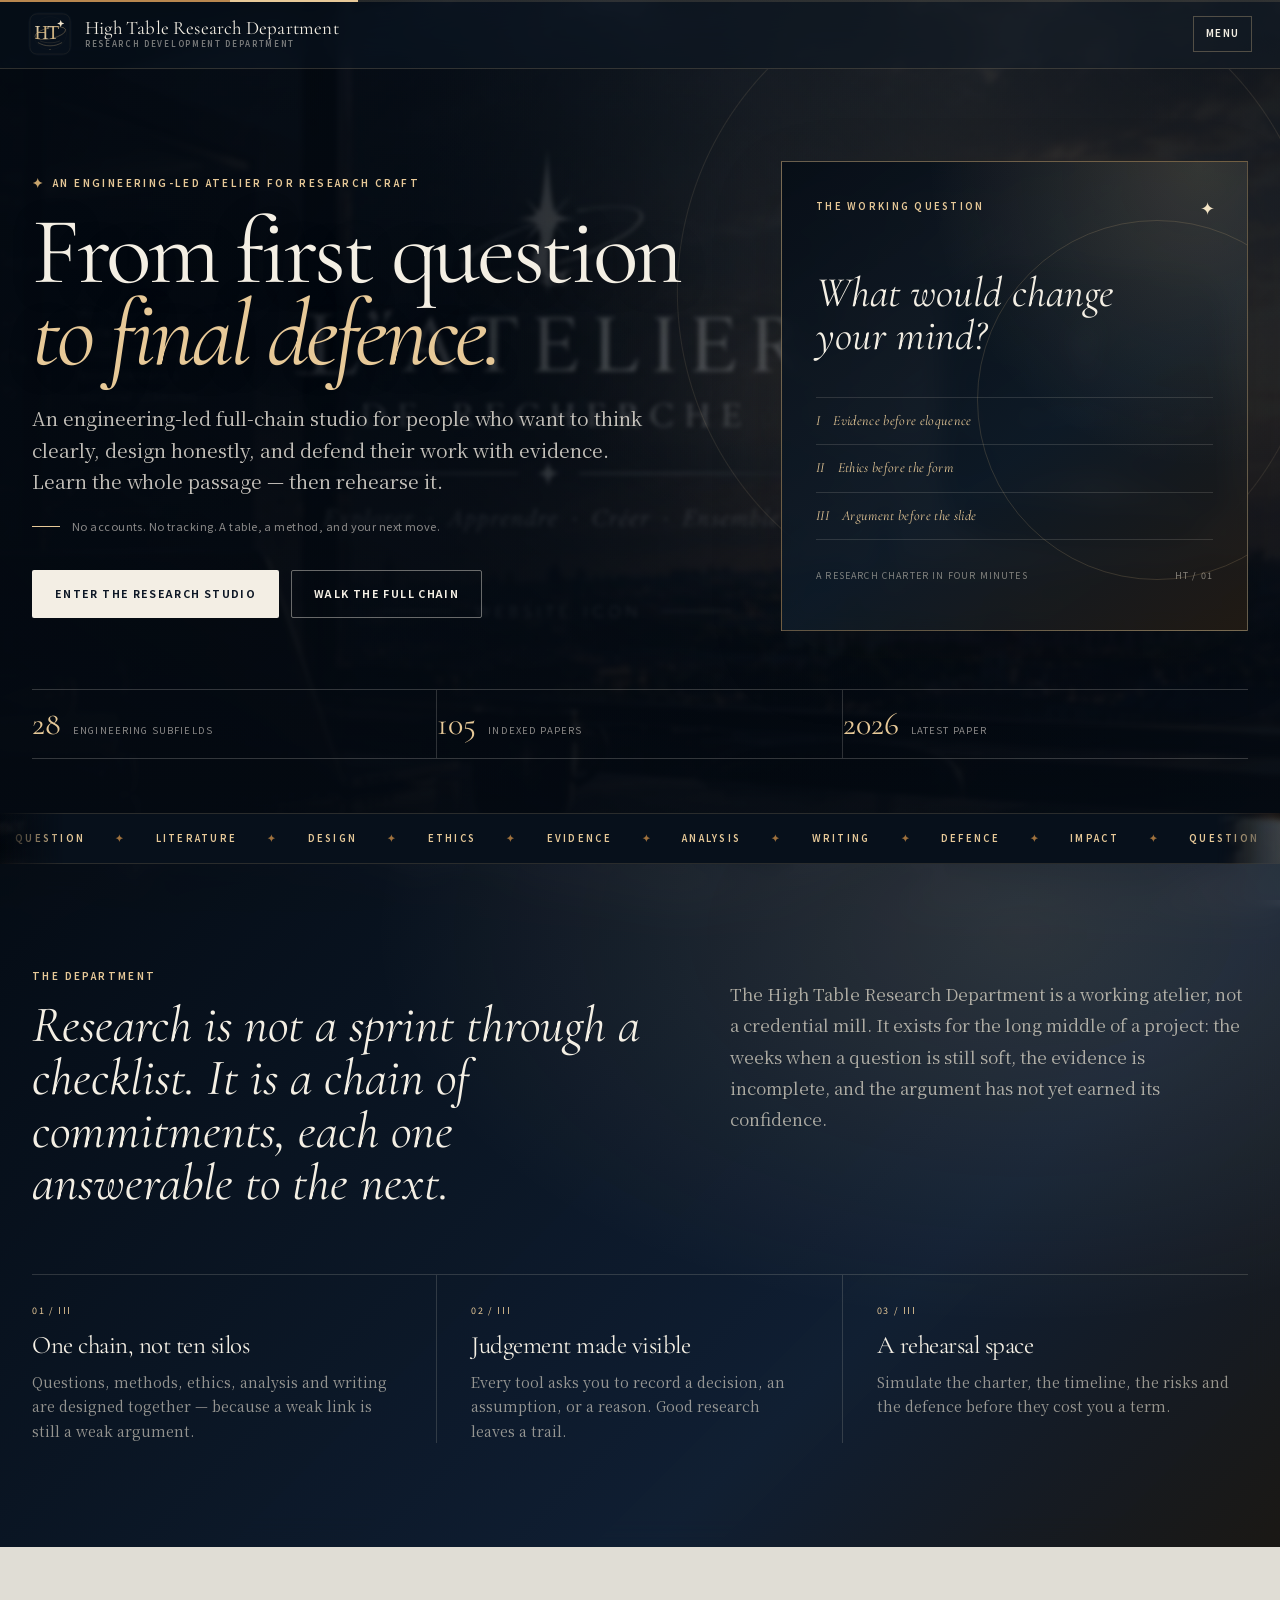
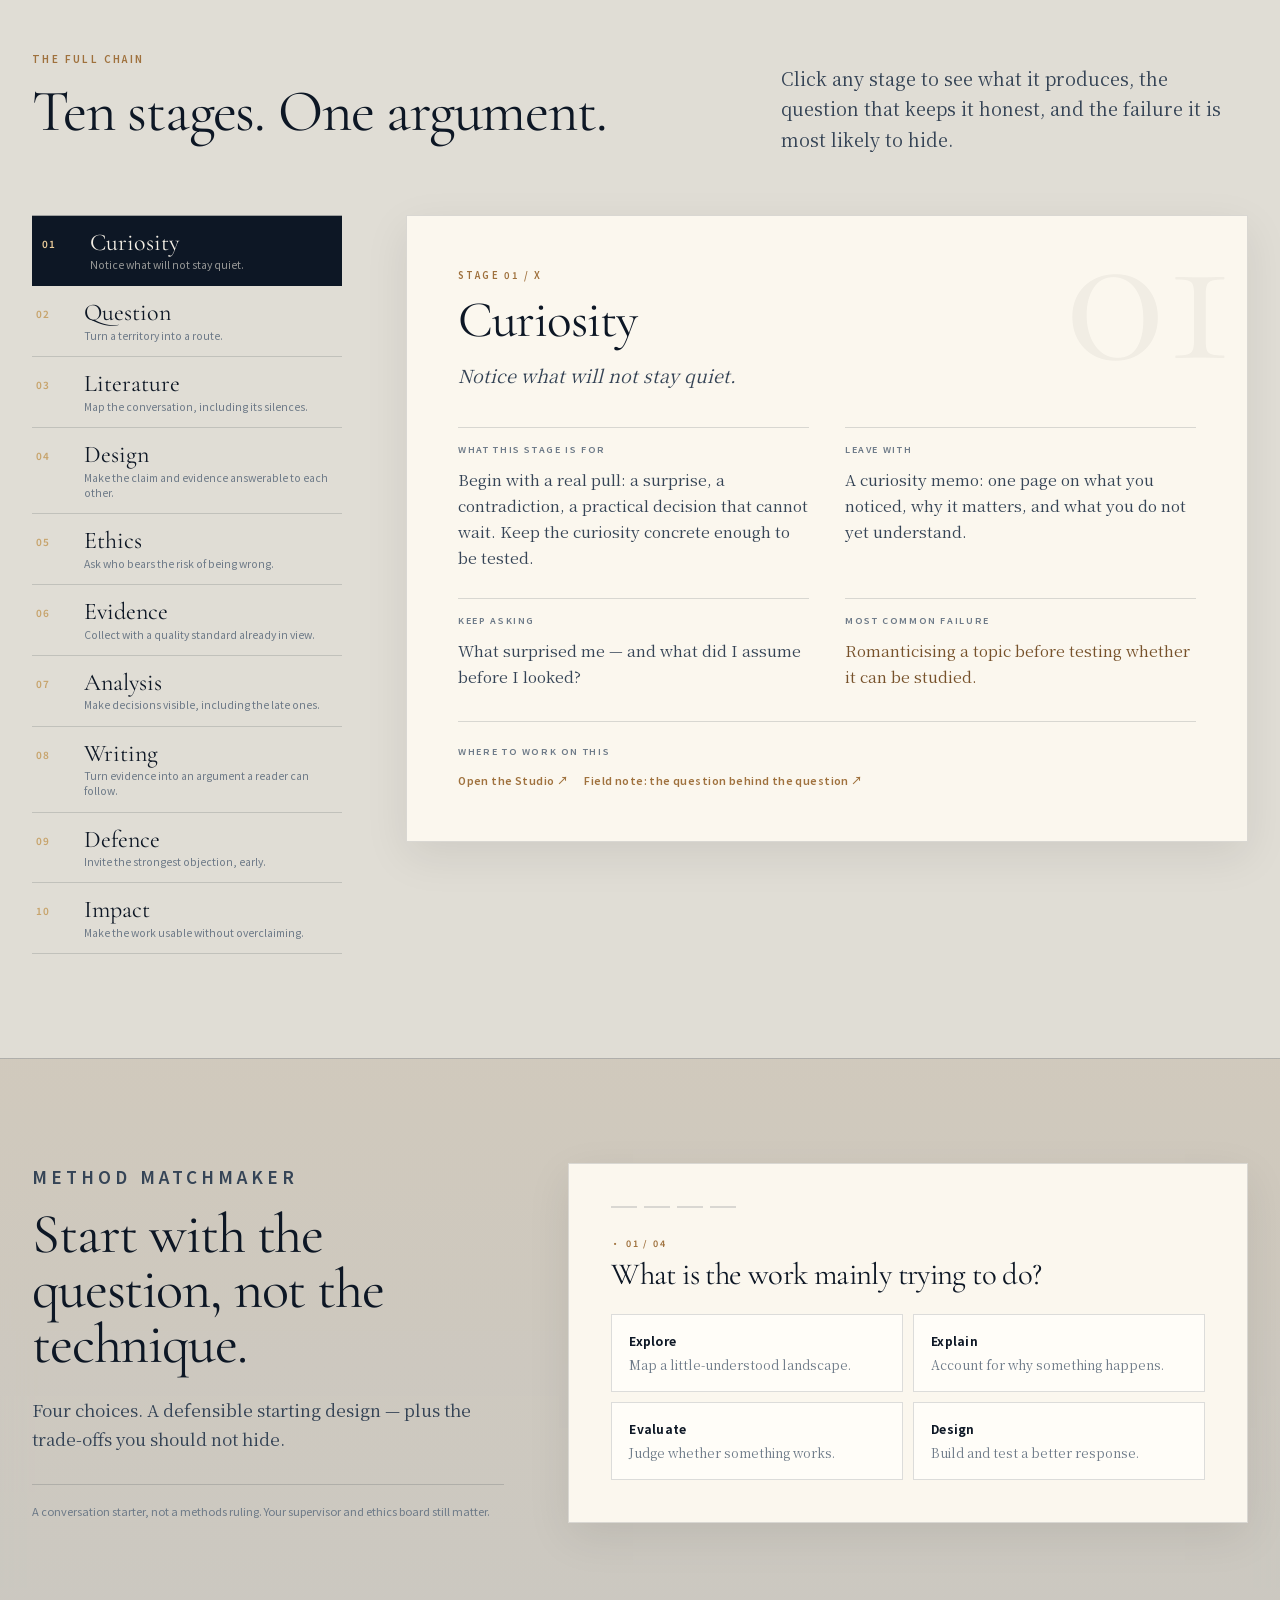
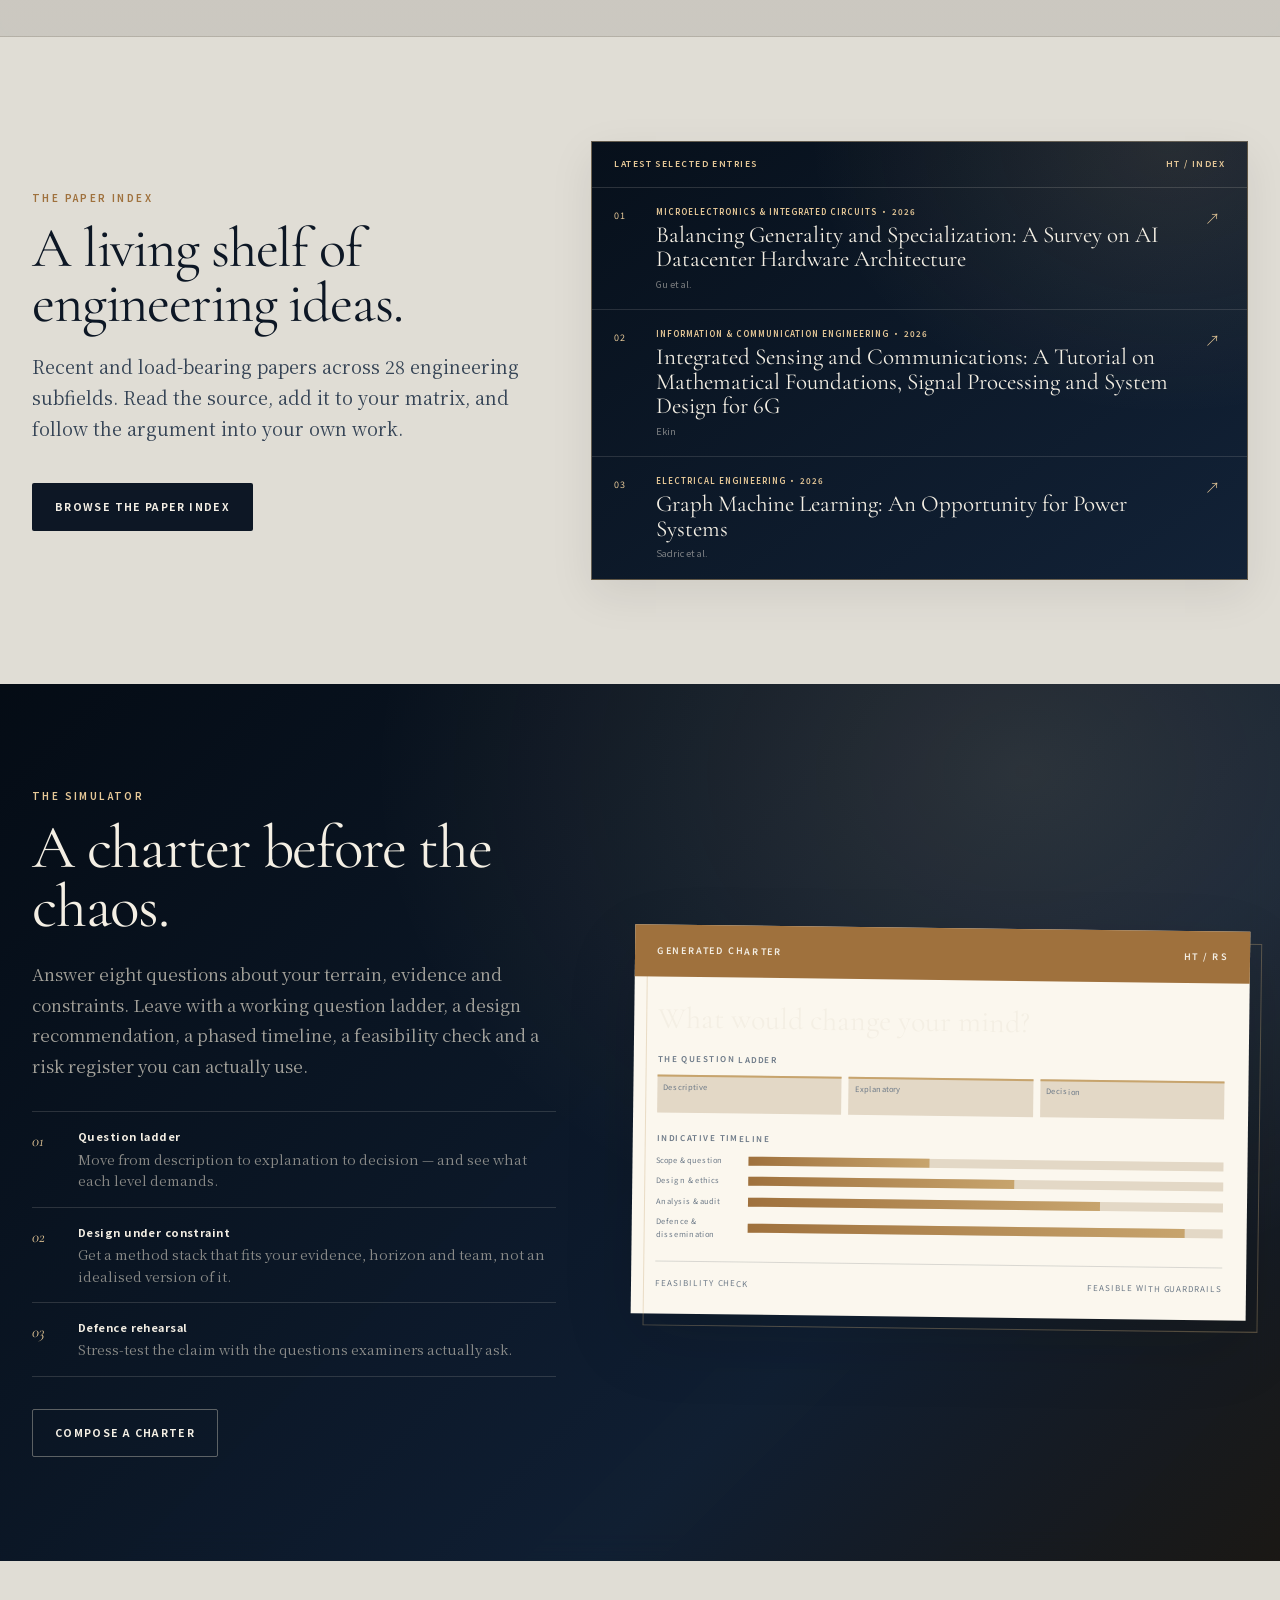
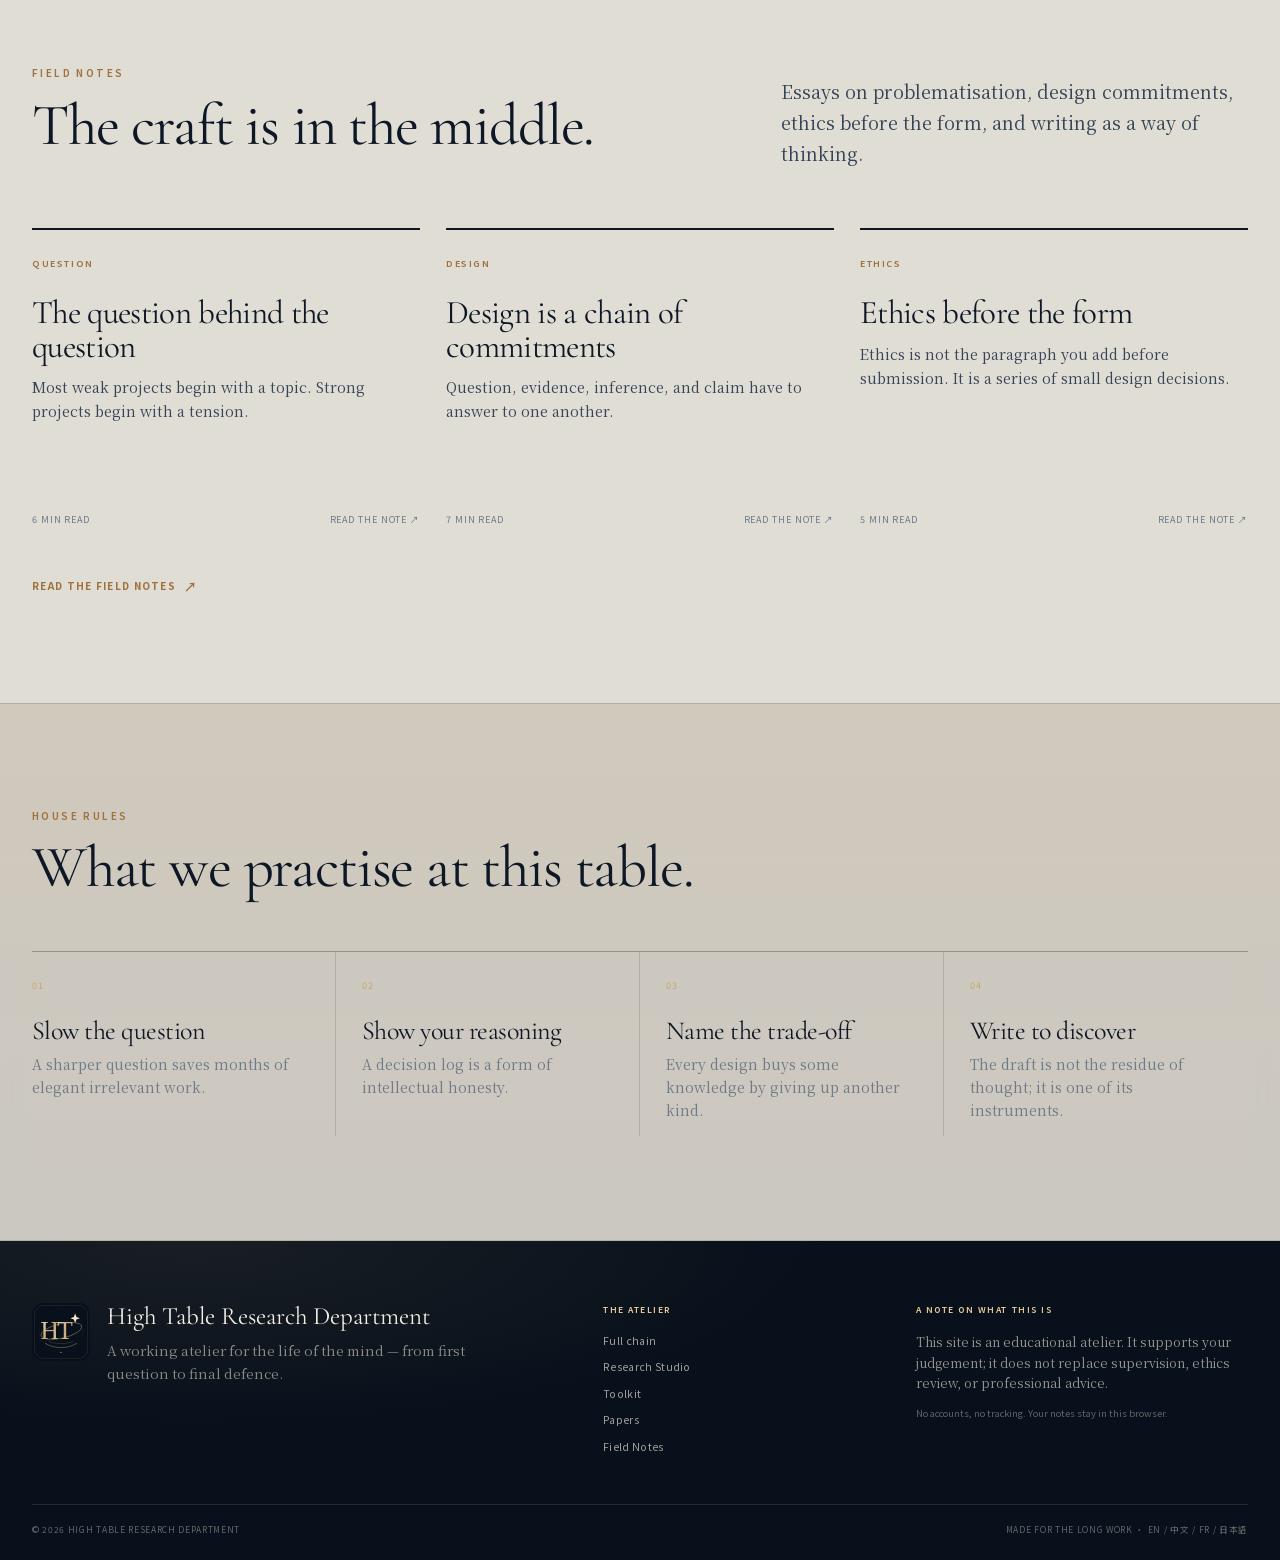
==== commit e86bcd0e: "Add files via upload" ====
--- a/index.html
+++ b/index.html
@@ -4,10 +4,10 @@
   <meta charset="utf-8">
   <meta name="viewport" content="width=device-width, initial-scale=1, viewport-fit=cover">
   <title>High Table Research Department — from first question to final defence</title>
-  <meta name="description" content="An engineering-led research atelier with 28 subfields, 81 recent papers, an interactive studio and a working toolkit in English, Chinese and French.">
+  <meta name="description" content="An engineering-led research atelier with 28 subfields, 105 recent papers, an interactive studio and a working toolkit in English, Chinese, French and Japanese.">
   <meta name="theme-color" content="#07101b">
   <meta property="og:title" content="High Table Research Department">
-  <meta property="og:description" content="An engineering-led research atelier with 28 subfields, 81 recent papers, an interactive studio and a working toolkit.">
+  <meta property="og:description" content="An engineering-led research atelier with 28 subfields, 105 recent papers, an interactive studio and a working toolkit.">
   <meta property="og:type" content="website">
   <meta property="og:image" content="assets/img/brand/og-cover.png">
   <meta name="twitter:card" content="summary_large_image">
@@ -49,6 +49,7 @@
           <button type="button" data-lang="en" aria-pressed="true">EN</button>
           <button type="button" data-lang="zh" aria-pressed="false">中文</button>
           <button type="button" data-lang="fr" aria-pressed="false">FR</button>
+          <button type="button" data-lang="ja" aria-pressed="false">日本語</button>
         </div>
       </div>
     </div>
@@ -86,7 +87,7 @@
 
         <div class="hero__stats">
           <div class="hero__stat"><strong data-stat="fields">28</strong><span data-i18n="home.stats.0.label">engineering subfields</span></div>
-          <div class="hero__stat"><strong data-stat="papers">81</strong><span data-i18n="home.stats.1.label">indexed papers</span></div>
+          <div class="hero__stat"><strong data-stat="papers">105</strong><span data-i18n="home.stats.1.label">indexed papers</span></div>
           <div class="hero__stat"><strong data-stat="latest">2026</strong><span data-i18n="home.stats.2.label">latest paper</span></div>
         </div>
       </div>
@@ -254,7 +255,7 @@
       </div>
       <div class="footer__bottom">
         <span data-i18n="common.footerRights">© 2026 High Table Research Department</span>
-        <span data-i18n="common.footerMade">Made for the long work · EN / 中文 / FR</span>
+        <span data-i18n="common.footerMade">Made for the long work · EN / 中文 / FR / 日本語</span>
       </div>
     </div>
   </footer>
@@ -262,8 +263,10 @@
   <script src="assets/js/i18n-en.js"></script>
   <script src="assets/js/i18n-zh.js"></script>
   <script src="assets/js/i18n-fr.js"></script>
+  <script src="assets/js/i18n-ja.js"></script>
   <script src="assets/js/field-data.js"></script>
   <script src="assets/js/paper-data.js"></script>
+  <script src="assets/js/paper-i18n-ja.js"></script>
   <script src="assets/js/site.js"></script>
   <script src="assets/js/home.js"></script>
 </body>
--- a/assets/css/style.css
+++ b/assets/css/style.css
@@ -78,6 +78,8 @@
   --display: "Cormorant Garamond", "Noto Serif SC", "Songti SC", "STSong", serif;
   --serif: "Iowan Old Style", "Palatino Linotype", "Book Antiqua", "Noto Serif SC", "Songti SC", serif;
   --sans: "Helvetica Neue", "Noto Sans SC", "PingFang SC", "Microsoft YaHei", Arial, sans-serif;
+  --serif-ja: "Iowan Old Style", "Palatino Linotype", "Yu Mincho", "YuMincho", "Hiragino Mincho ProN", "Noto Serif JP", "Noto Serif SC", serif;
+  --sans-ja: "Helvetica Neue", "Yu Gothic", "YuGothic", "Hiragino Sans", "Noto Sans JP", "Noto Sans SC", sans-serif;
   --max: 1240px;
   --wide: 1380px;
   --reading: 760px;
@@ -5093,3 +5095,118 @@
     display: none !important;
   }
 }
+
+/* ---------- Japanese typography ---------- */
+
+html[lang="ja"] body {
+  font-family: var(--serif-ja);
+  letter-spacing: 0.015em;
+  line-height: 1.92;
+}
+
+html[lang="ja"] .brand__name,
+html[lang="ja"] .footer__name {
+  font-family: var(--serif-ja);
+  font-weight: 600;
+  letter-spacing: 0.08em;
+}
+
+html[lang="ja"] .hero__title {
+  font-family: var(--serif-ja);
+  font-weight: 500;
+  font-size: clamp(2.6rem, 4.5vw, 5rem);
+  letter-spacing: 0.02em;
+  line-height: 1.24;
+  white-space: nowrap;
+}
+
+html[lang="ja"] .hero__title em,
+html[lang="ja"] .page-hero h1 em {
+  color: var(--gold-light);
+  font-style: normal;
+}
+
+html[lang="ja"] .section-head h2,
+html[lang="ja"] .manifesto__quote,
+html[lang="ja"] .studio-teaser h2,
+html[lang="ja"] .match__intro h2,
+html[lang="ja"] .chain__detail h3,
+html[lang="ja"] .charter__head h2,
+html[lang="ja"] .essay-dialog h2,
+html[lang="ja"] .page-hero h1,
+html[lang="ja"] .notfound h1 {
+  font-family: var(--serif-ja);
+  font-weight: 500;
+  letter-spacing: 0.03em;
+  line-height: 1.25;
+}
+
+html[lang="ja"] .section-head h2 {
+  font-size: clamp(2.2rem, 3.8vw, 3.8rem);
+}
+
+html[lang="ja"] .page-hero h1 {
+  font-size: clamp(2.7rem, 4.7vw, 5.2rem);
+  line-height: 1.22;
+}
+
+html[lang="ja"] .manifesto__quote {
+  font-size: clamp(2.2rem, 3.6vw, 3.8rem);
+}
+
+html[lang="ja"] .hero__lead,
+html[lang="ja"] .section-head__lead,
+html[lang="ja"] .page-hero__lead {
+  font-family: var(--serif-ja);
+  letter-spacing: 0.015em;
+  line-height: 1.95;
+}
+
+html[lang="ja"] .kicker,
+html[lang="ja"] .eyebrow,
+html[lang="ja"] .nav a,
+html[lang="ja"] .brand__latin,
+html[lang="ja"] .btn,
+html[lang="ja"] .text-link,
+html[lang="ja"] .folio__label,
+html[lang="ja"] .footer__heading,
+html[lang="ja"] .paper-card__meta,
+html[lang="ja"] .paper-card__actions,
+html[lang="ja"] .papers-filters label,
+html[lang="ja"] .install-pill {
+  font-family: var(--sans-ja);
+  letter-spacing: 0.1em;
+}
+
+html[lang="ja"] .paper-card h3,
+html[lang="ja"] .book h3,
+html[lang="ja"] .note-card h3,
+html[lang="ja"] .principle h3 {
+  font-family: var(--serif-ja);
+  font-weight: 600;
+  letter-spacing: 0.02em;
+  line-height: 1.4;
+}
+
+html[lang="ja"] .folio__question,
+html[lang="ja"] .charter__question,
+html[lang="ja"] .match__tagline,
+html[lang="ja"] .chain__short-lead,
+html[lang="ja"] .essay-dialog__deck,
+html[lang="ja"] .essay-dialog__quote {
+  font-style: normal;
+}
+
+.lang button[data-lang="ja"] {
+  min-width: 56px;
+}
+
+@media (max-width: 720px) {
+  html[lang="ja"] .hero__title {
+    font-size: clamp(2.2rem, 9.5vw, 2.8rem);
+  }
+
+  html[lang="ja"] .page-hero h1 {
+    font-size: clamp(2.1rem, 9vw, 3rem);
+  }
+}
